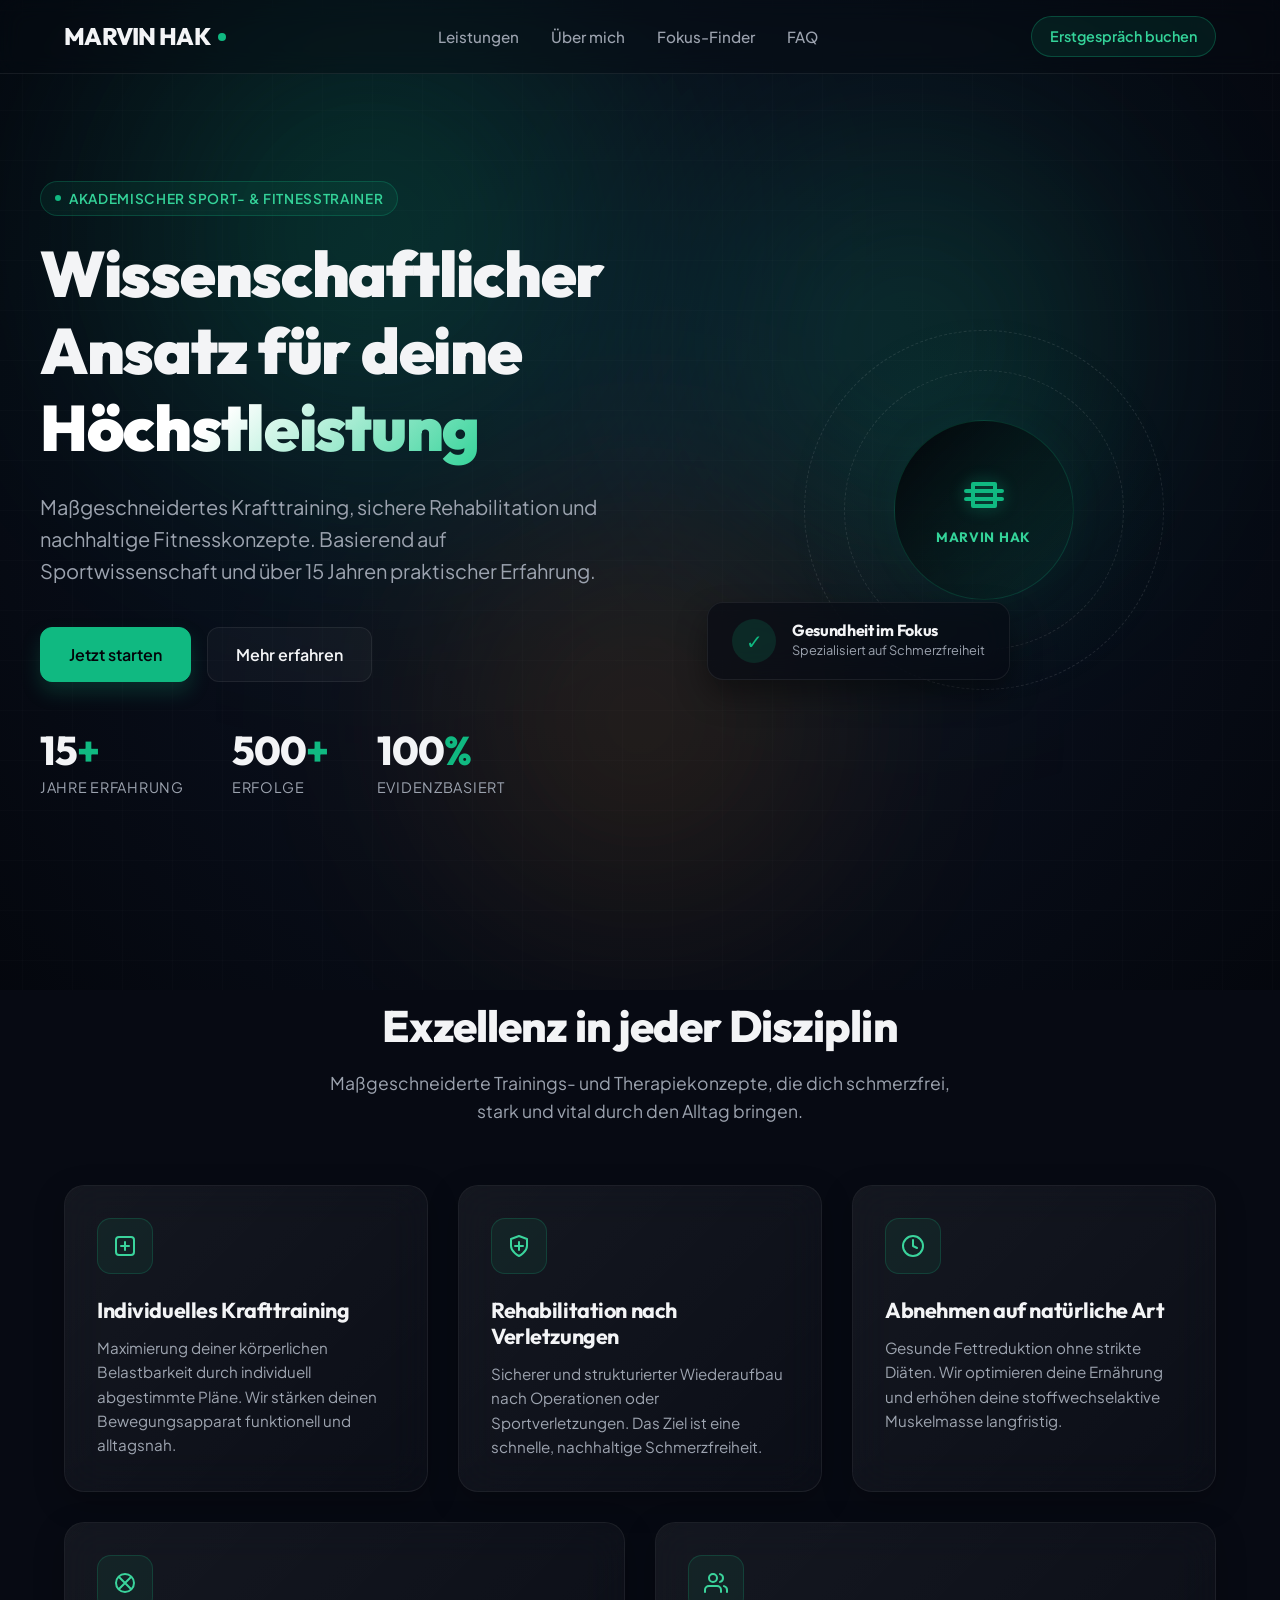
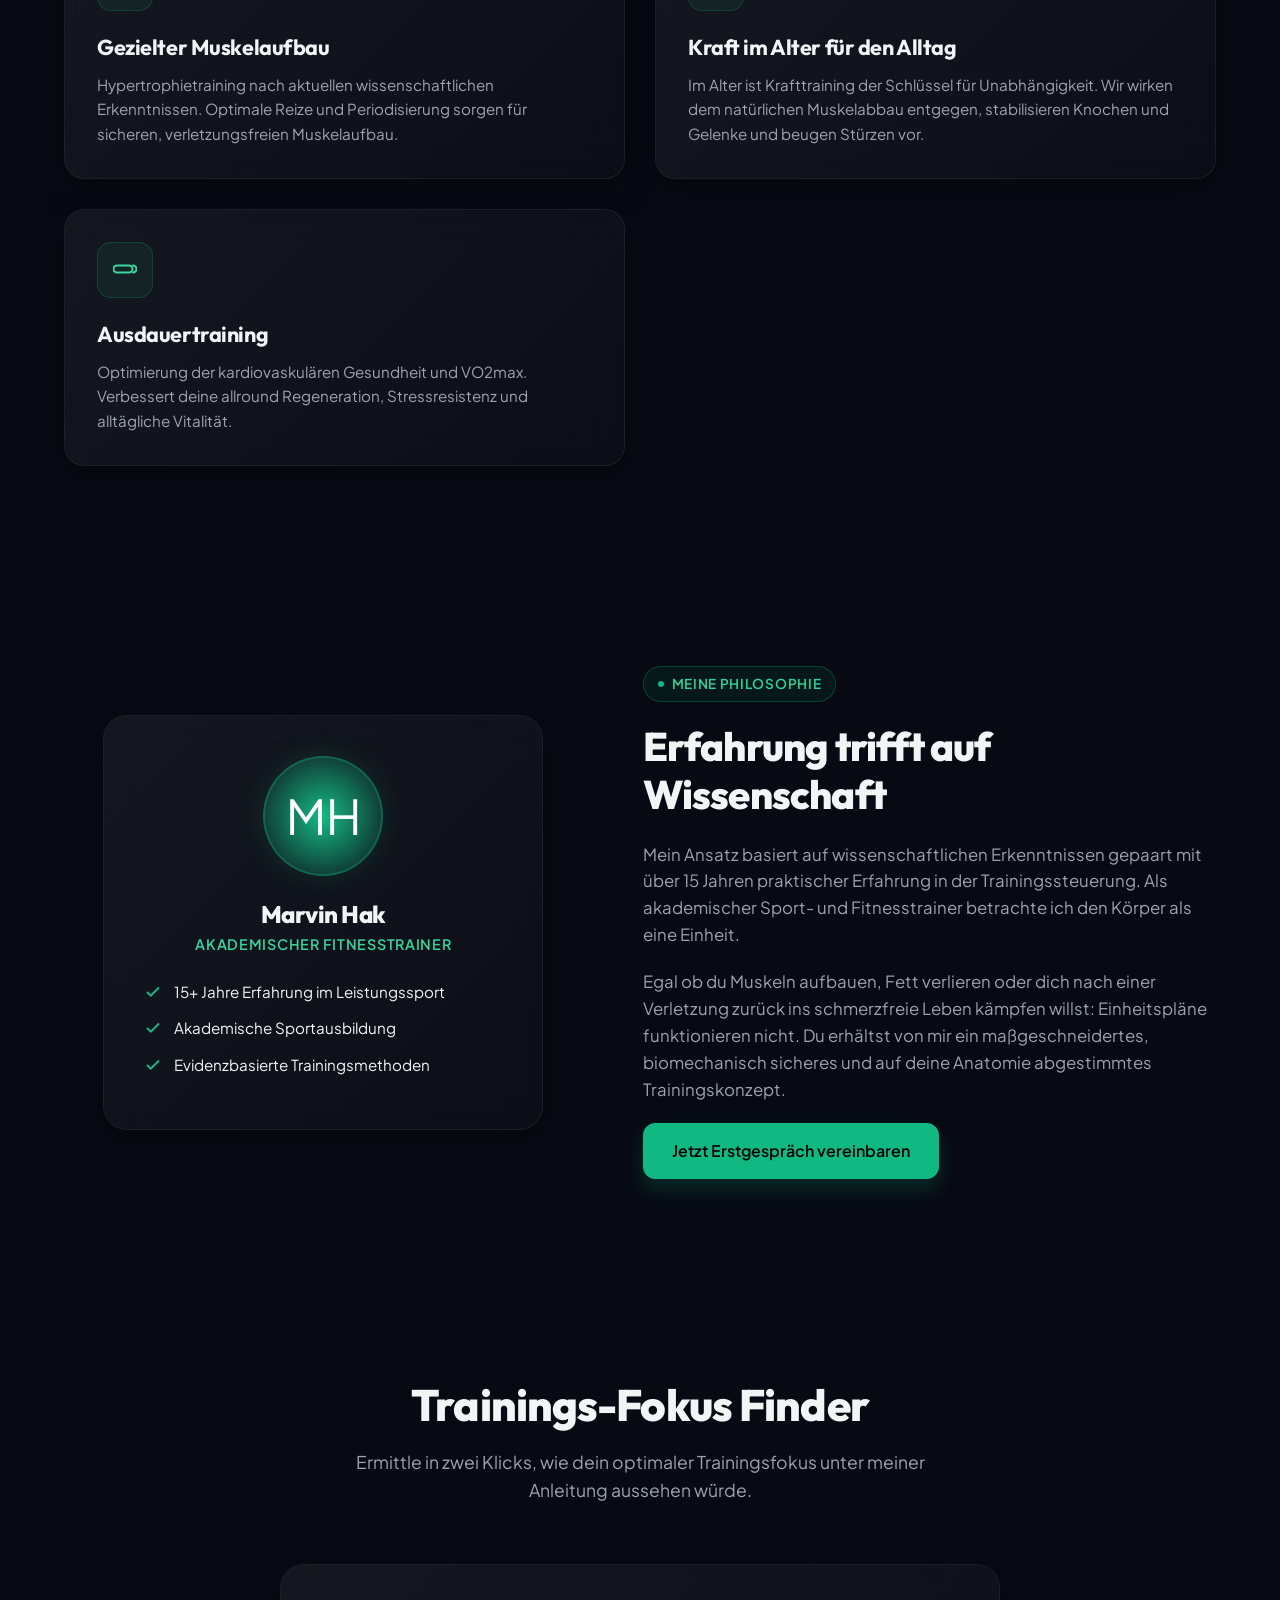
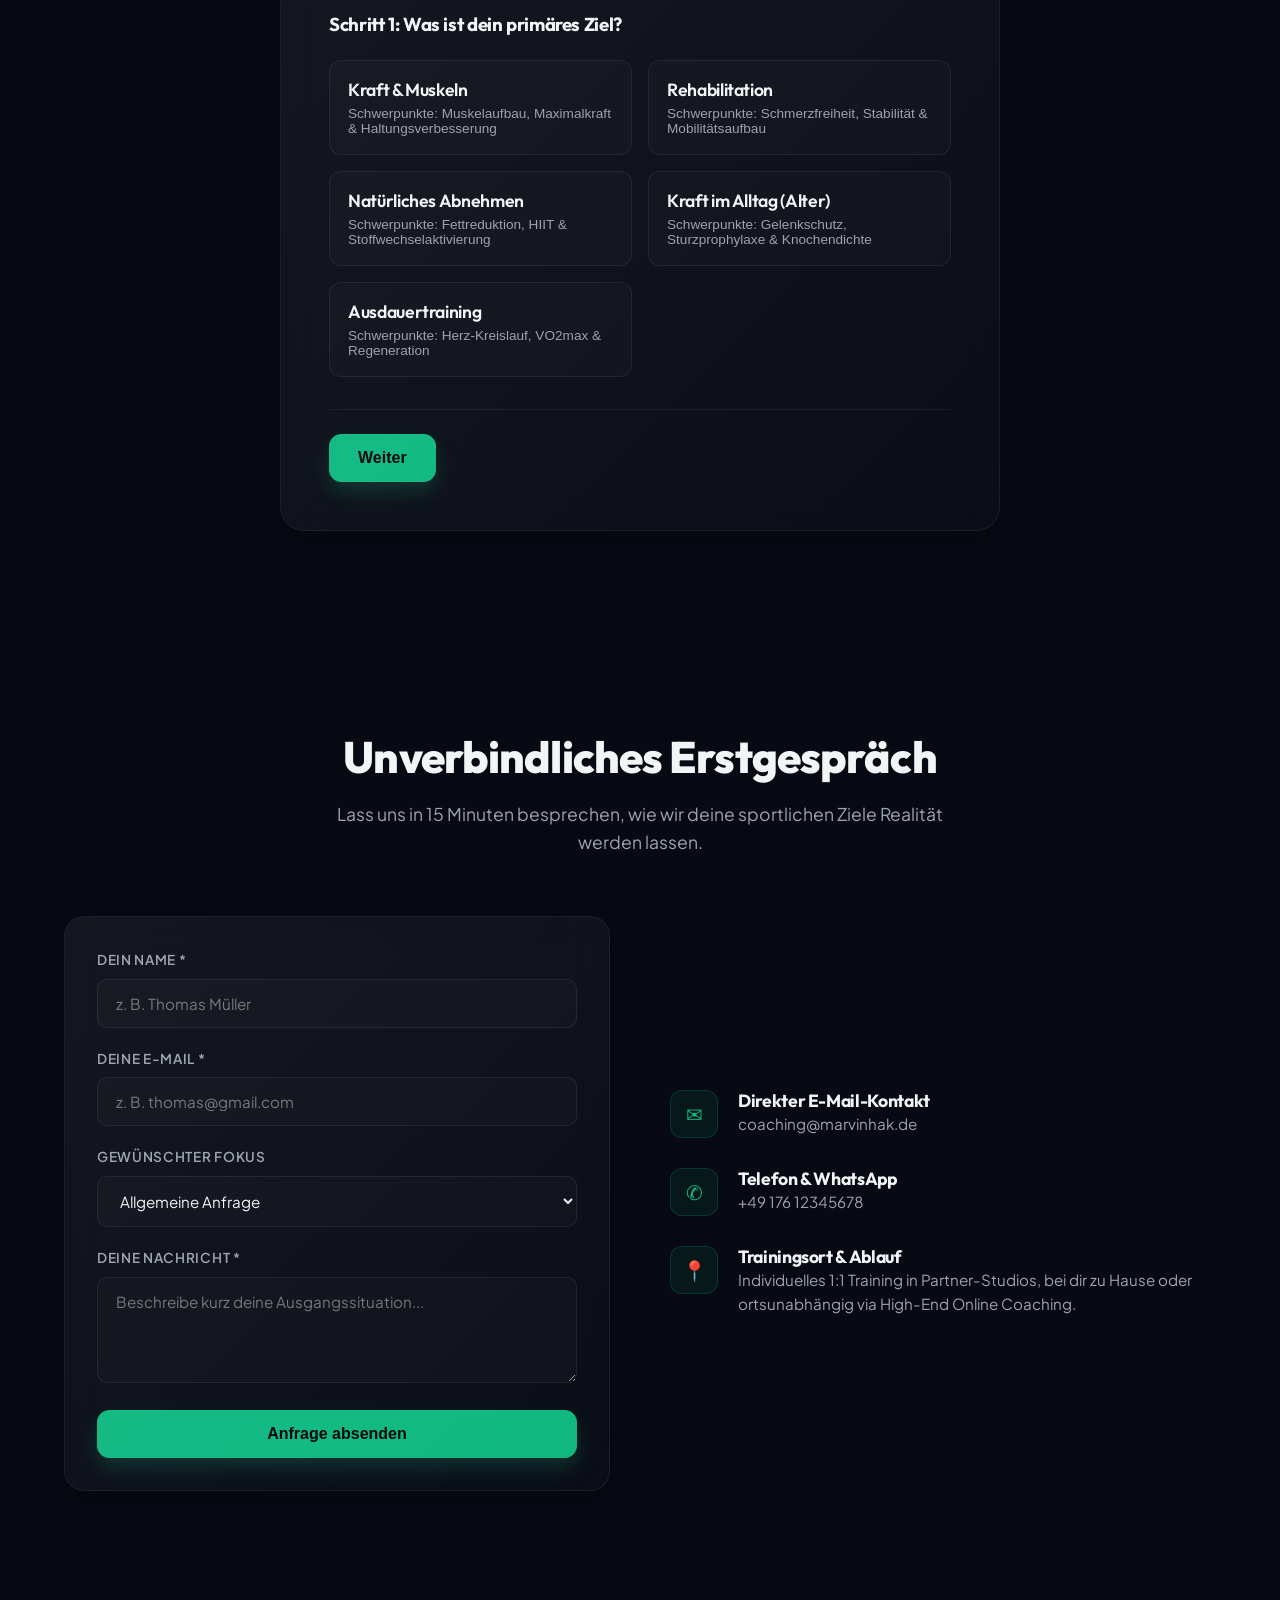
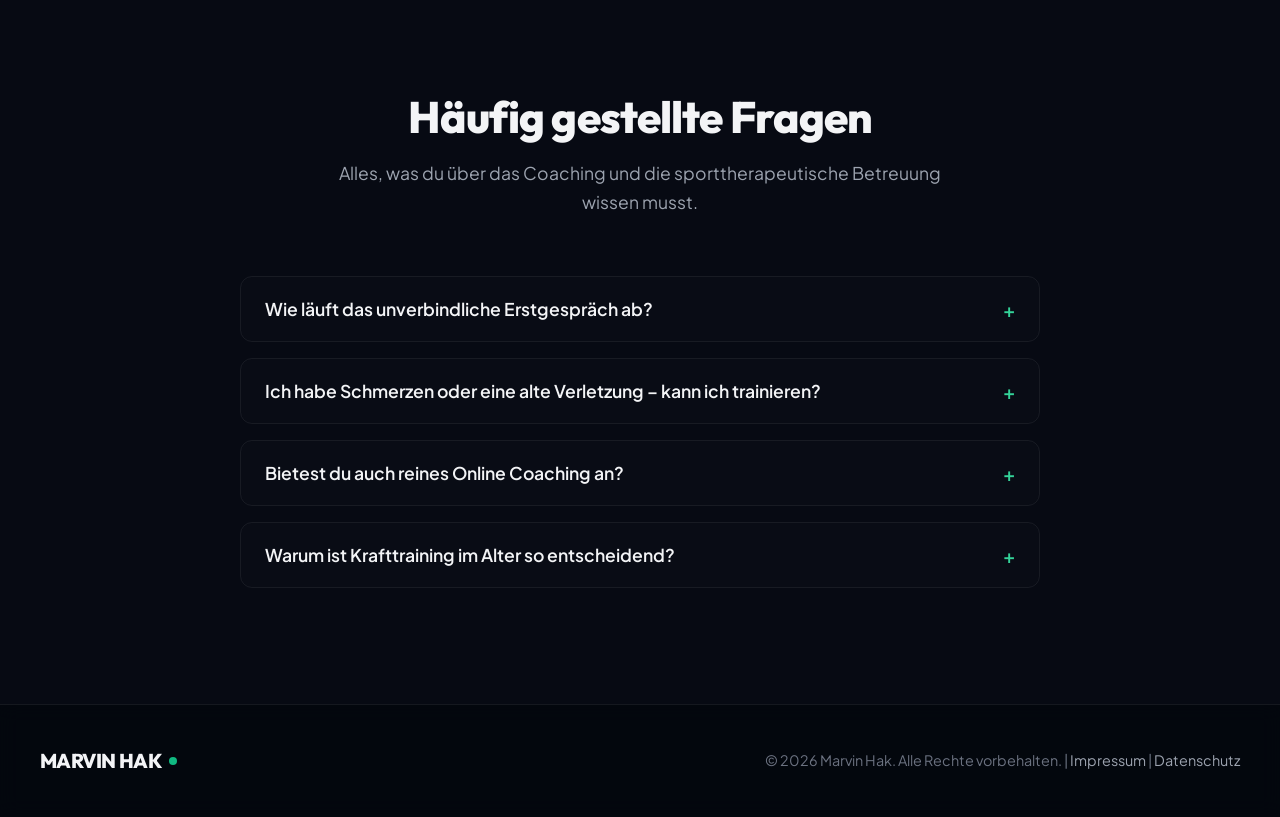
==== index.html @ e551fbda "Initial commit of Marvin Hak fitness landing page" ====
<!DOCTYPE html>
<html lang="de">
<head>
  <meta charset="UTF-8">
  <meta name="viewport" content="width=device-width, initial-scale=1.0">
  <title>Marvin Hak | Akademischer Sport- & Fitnesstrainer</title>
  
  <!-- SEO Meta-Tags -->
  <meta name="description" content="Premium Personal Training und Rehabilitation mit Marvin Hak. Über 15 Jahre Erfahrung. Wissenschaftlich fundierter Muskelaufbau, Abnehmen & Fitness im Alter. Buchen Sie jetzt ein Erstgespräch!">
  <meta name="keywords" content="Marvin Hak, Personal Trainer, Sporttherapie, Krafttraining, Rehabilitation, Muskelaufbau, Abnehmen, Fitness im Alter, Ausdauertraining">
  <meta name="author" content="Marvin Hak">
  
  <!-- Open Graph / Facebook -->
  <meta property="og:type" content="website">
  <meta property="og:title" content="Marvin Hak | Akademischer Sport- & Fitnesstrainer">
  <meta property="og:description" content="Professionelles Coaching & Rehabilitation. Wissenschaftlich fundierte Methoden für nachhaltige Fitness und Schmerzfreiheit.">
  
  <!-- Stylesheets -->
  <link rel="stylesheet" href="styles.css">
</head>
<body>

  <!-- -------------------------------------------------------------
     BACKGROUND LAYER (SVG Aurora + Grid Overlay)
     ------------------------------------------------------------- -->
  <div class="bg-wrapper" id="bg-wrapper">
    <div class="grid-overlay"></div>
    <svg class="svg-aurora" viewBox="0 0 1000 1000" xmlns="http://www.w3.org/2000/svg">
      <defs>
        <radialGradient id="emerald-grad" cx="50%" cy="50%" r="50%">
          <stop offset="0%" stop-color="#10b981" stop-opacity="0.35" />
          <stop offset="100%" stop-color="#059669" stop-opacity="0" />
        </radialGradient>
        <radialGradient id="mint-grad" cx="50%" cy="50%" r="50%">
          <stop offset="0%" stop-color="#34d399" stop-opacity="0.3" />
          <stop offset="100%" stop-color="#047857" stop-opacity="0" />
        </radialGradient>
        <radialGradient id="amber-grad" cx="50%" cy="50%" r="50%">
          <stop offset="0%" stop-color="#f59e0b" stop-opacity="0.2" />
          <stop offset="100%" stop-color="#d97706" stop-opacity="0" />
        </radialGradient>
      </defs>
      <circle class="blob blob-emerald" cx="250" cy="300" r="350" />
      <circle class="blob blob-mint" cx="750" cy="400" r="300" />
      <circle class="blob blob-amber" cx="500" cy="750" r="280" />
    </svg>
  </div>

  <!-- -------------------------------------------------------------
     HEADER & NAVIGATION
     ------------------------------------------------------------- -->
  <header>
    <div class="nav-container">
      <a href="#" class="logo">
        MARVIN HAK
        <span class="logo-dot"></span>
      </a>
      <ul class="nav-links">
        <li><a href="#leistungen">Leistungen</a></li>
        <li><a href="#ueber-mich">Über mich</a></li>
        <li><a href="#fokus-finder">Fokus-Finder</a></li>
        <li><a href="#faq">FAQ</a></li>
      </ul>
      <a href="#kontakt" class="nav-cta">Erstgespräch buchen</a>
      <button class="menu-toggle" id="menu-toggle" aria-label="Menü öffnen">☰</button>
    </div>
  </header>

  <main>
    <!-- -------------------------------------------------------------
       HERO SECTION
       ------------------------------------------------------------- -->
    <section class="hero container">
      <div class="hero-grid">
        <div class="hero-text reveal">
          <div class="badge-wrapper">
            <span class="badge-dot"></span>
            Akademischer Sport- & Fitnesstrainer
          </div>
          <h1>Wissenschaftlicher Ansatz für deine <span class="text-gradient">Höchstleistung</span></h1>
          <p>
            Maßgeschneidertes Krafttraining, sichere Rehabilitation und nachhaltige Fitnesskonzepte. Basierend auf Sportwissenschaft und über 15 Jahren praktischer Erfahrung.
          </p>
          <div class="hero-buttons">
            <a href="#kontakt" class="glass-button glass-button-primary">Jetzt starten</a>
            <a href="#leistungen" class="glass-button">Mehr erfahren</a>
          </div>
          
          <div class="hero-stats">
            <div class="stat-item">
              <h3>15<span>+</span></h3>
              <p>Jahre Erfahrung</p>
            </div>
            <div class="stat-item">
              <h3>500<span>+</span></h3>
              <p>Erfolge</p>
            </div>
            <div class="stat-item">
              <h3>100<span>%</span></h3>
              <p>Evidenzbasiert</p>
            </div>
          </div>
        </div>

        <div class="hero-visual reveal" style="transition-delay: 0.2s;">
          <div class="abstract-gym-graphics">
            <div class="orb-ring ring-1"></div>
            <div class="orb-ring ring-2"></div>
            <div class="core-orb">
              <!-- Inline Gym Dumbbell Icon -->
              <svg viewBox="0 0 24 24" fill="none" stroke="currentColor" stroke-width="2" stroke-linecap="round" stroke-linejoin="round">
                <path d="M6.5 6.5h11M6.5 17.5h11M3 10h18M3 14h18M6.5 6.5v11M17.5 6.5v11" />
              </svg>
              <span>MARVIN HAK</span>
            </div>
          </div>
          
          <div class="hero-badge-card">
            <div class="hero-badge-icon">✓</div>
            <div class="hero-badge-info">
              <h4>Gesundheit im Fokus</h4>
              <p>Spezialisiert auf Schmerzfreiheit</p>
            </div>
          </div>
        </div>
      </div>
    </section>

    <!-- -------------------------------------------------------------
       SERVICES SECTION (LEISTUNGEN)
       ------------------------------------------------------------- -->
    <section id="leistungen" class="section-padding container">
      <div class="section-header reveal">
        <h2>Exzellenz in jeder Disziplin</h2>
        <p>Maßgeschneiderte Trainings- und Therapiekonzepte, die dich schmerzfrei, stark und vital durch den Alltag bringen.</p>
      </div>

      <div class="services-grid">
        <!-- Service 1: Krafttraining -->
        <div class="glass-card service-card reveal">
          <div class="service-icon">
            <svg width="24" height="24" viewBox="0 0 24 24" fill="none" stroke="currentColor" stroke-width="2" stroke-linecap="round" stroke-linejoin="round">
              <path d="M18 3H6a3 3 0 0 0-3 3v12a3 3 0 0 0 3 3h12a3 3 0 0 0 3-3V6a3 3 0 0 0-3-3z" />
              <path d="M12 8v8" />
              <path d="M8 12h8" />
            </svg>
          </div>
          <h3>Individuelles Krafttraining</h3>
          <p>Maximierung deiner körperlichen Belastbarkeit durch individuell abgestimmte Pläne. Wir stärken deinen Bewegungsapparat funktionell und alltagsnah.</p>
        </div>

        <!-- Service 2: Rehabilitation -->
        <div class="glass-card service-card reveal" style="transition-delay: 0.1s;">
          <div class="service-icon">
            <svg width="24" height="24" viewBox="0 0 24 24" fill="none" stroke="currentColor" stroke-width="2" stroke-linecap="round" stroke-linejoin="round">
              <path d="M12 22s8-4 8-10V5l-8-3-8 3v7c0 6 8 10 8 10z" />
              <path d="M12 8v8M8 12h8" />
            </svg>
          </div>
          <h3>Rehabilitation nach Verletzungen</h3>
          <p>Sicherer und strukturierter Wiederaufbau nach Operationen oder Sportverletzungen. Das Ziel ist eine schnelle, nachhaltige Schmerzfreiheit.</p>
        </div>

        <!-- Service 3: Abnehmen -->
        <div class="glass-card service-card reveal" style="transition-delay: 0.2s;">
          <div class="service-icon">
            <svg width="24" height="24" viewBox="0 0 24 24" fill="none" stroke="currentColor" stroke-width="2" stroke-linecap="round" stroke-linejoin="round">
              <path d="M12 2a10 10 0 1 0 10 10A10 10 0 0 0 12 2z" />
              <path d="M12 6v6l4 2" />
            </svg>
          </div>
          <h3>Abnehmen auf natürliche Art</h3>
          <p>Gesunde Fettreduktion ohne strikte Diäten. Wir optimieren deine Ernährung und erhöhen deine stoffwechselaktive Muskelmasse langfristig.</p>
        </div>

        <!-- Service 4: Muskelwachstum -->
        <div class="glass-card service-card wide reveal">
          <div class="service-icon">
            <svg width="24" height="24" viewBox="0 0 24 24" fill="none" stroke="currentColor" stroke-width="2" stroke-linecap="round" stroke-linejoin="round">
              <path d="m6.5 6.5 11 11M6.5 17.5l11-11" />
              <circle cx="12" cy="12" r="9" />
            </svg>
          </div>
          <h3>Gezielter Muskelaufbau</h3>
          <p>Hypertrophietraining nach aktuellen wissenschaftlichen Erkenntnissen. Optimale Reize und Periodisierung sorgen für sicheren, verletzungsfreien Muskelaufbau.</p>
        </div>

        <!-- Service 5: Krafttraining im Alter -->
        <div class="glass-card service-card wide reveal" style="transition-delay: 0.1s;">
          <div class="service-icon">
            <svg width="24" height="24" viewBox="0 0 24 24" fill="none" stroke="currentColor" stroke-width="2" stroke-linecap="round" stroke-linejoin="round">
              <path d="M17 21v-2a4 4 0 0 0-4-4H5a4 4 0 0 0-4 4v2" />
              <circle cx="9" cy="7" r="4" />
              <path d="M23 21v-2a4 4 0 0 0-3-3.87" />
              <path d="M16 3.13a4 4 0 0 1 0 7.75" />
            </svg>
          </div>
          <h3>Kraft im Alter für den Alltag</h3>
          <p>Im Alter ist Krafttraining der Schlüssel für Unabhängigkeit. Wir wirken dem natürlichen Muskelabbau entgegen, stabilisieren Knochen und Gelenke und beugen Stürzen vor.</p>
        </div>

        <!-- Service 6: Ausdauertraining -->
        <div class="glass-card service-card wide reveal" style="transition-delay: 0.2s;">
          <div class="service-icon">
            <svg width="24" height="24" viewBox="0 0 24 24" fill="none" stroke="currentColor" stroke-width="2" stroke-linecap="round" stroke-linejoin="round">
              <path d="M4 14.5a3.5 3.5 0 0 1 0-7H16a3.5 3.5 0 0 1 0 7H4z" />
              <path d="M20 7.5a3.5 3.5 0 0 1 0 7" />
            </svg>
          </div>
          <h3>Ausdauertraining</h3>
          <p>Optimierung der kardiovaskulären Gesundheit und VO2max. Verbessert deine allround Regeneration, Stressresistenz und alltägliche Vitalität.</p>
        </div>
      </div>
    </section>

    <!-- -------------------------------------------------------------
       BIOGRAPHY / PHILOSOPHY SECTION
       ------------------------------------------------------------- -->
    <section id="ueber-mich" class="section-padding container">
      <div class="bio-grid">
        <div class="bio-image-wrapper reveal">
          <div class="glass-card bio-card">
            <div class="avatar-circle">MH</div>
            <h3>Marvin Hak</h3>
            <p class="title">Akademischer Fitnesstrainer</p>
            
            <div class="bio-bullet">
              <svg width="18" height="18" viewBox="0 0 24 24" fill="none" stroke="currentColor" stroke-width="2.5"><path d="M20 6 9 17l-5-5"/></svg>
              <span>15+ Jahre Erfahrung im Leistungssport</span>
            </div>
            <div class="bio-bullet">
              <svg width="18" height="18" viewBox="0 0 24 24" fill="none" stroke="currentColor" stroke-width="2.5"><path d="M20 6 9 17l-5-5"/></svg>
              <span>Akademische Sportausbildung</span>
            </div>
            <div class="bio-bullet">
              <svg width="18" height="18" viewBox="0 0 24 24" fill="none" stroke="currentColor" stroke-width="2.5"><path d="M20 6 9 17l-5-5"/></svg>
              <span>Evidenzbasierte Trainingsmethoden</span>
            </div>
          </div>
        </div>

        <div class="bio-text reveal" style="transition-delay: 0.1s;">
          <div class="badge-wrapper">
            <span class="badge-dot"></span>
            Meine Philosophie
          </div>
          <h2>Erfahrung trifft auf Wissenschaft</h2>
          <p>
            Mein Ansatz basiert auf wissenschaftlichen Erkenntnissen gepaart mit über 15 Jahren praktischer Erfahrung in der Trainingssteuerung. Als akademischer Sport- und Fitnesstrainer betrachte ich den Körper als eine Einheit.
          </p>
          <p>
            Egal ob du Muskeln aufbauen, Fett verlieren oder dich nach einer Verletzung zurück ins schmerzfreie Leben kämpfen willst: Einheitspläne funktionieren nicht. Du erhältst von mir ein maßgeschneidertes, biomechanisch sicheres und auf deine Anatomie abgestimmtes Trainingskonzept.
          </p>
          <a href="#kontakt" class="glass-button glass-button-primary">Jetzt Erstgespräch vereinbaren</a>
        </div>
      </div>
    </section>

    <!-- -------------------------------------------------------------
       INTERACTIVE WIDGET (TRAININGS-FOKUS FINDER)
       ------------------------------------------------------------- -->
    <section id="fokus-finder" class="section-padding container">
      <div class="section-header reveal">
        <h2>Trainings-Fokus Finder</h2>
        <p>Ermittle in zwei Klicks, wie dein optimaler Trainingsfokus unter meiner Anleitung aussehen würde.</p>
      </div>

      <div class="widget-container reveal">
        <div class="glass-card widget-card">
          <!-- Step 1: Goal Select -->
          <div class="widget-step active" id="step-1">
            <h3>Schritt 1: Was ist dein primäres Ziel?</h3>
            <div class="widget-options">
              <button class="option-button goal-option" data-goal="kraft">
                <h4>Kraft & Muskeln</h4>
                <p>Schwerpunkte: Muskelaufbau, Maximalkraft & Haltungsverbesserung</p>
              </button>
              <button class="option-button goal-option" data-goal="reha">
                <h4>Rehabilitation</h4>
                <p>Schwerpunkte: Schmerzfreiheit, Stabilität & Mobilitätsaufbau</p>
              </button>
              <button class="option-button goal-option" data-goal="abnehmen">
                <h4>Natürliches Abnehmen</h4>
                <p>Schwerpunkte: Fettreduktion, HIIT & Stoffwechselaktivierung</p>
              </button>
              <button class="option-button goal-option" data-goal="alter">
                <h4>Kraft im Alltag (Alter)</h4>
                <p>Schwerpunkte: Gelenkschutz, Sturzprophylaxe & Knochendichte</p>
              </button>
              <button class="option-button goal-option" data-goal="ausdauer">
                <h4>Ausdauertraining</h4>
                <p>Schwerpunkte: Herz-Kreislauf, VO2max & Regeneration</p>
              </button>
            </div>
          </div>

          <!-- Step 2: Experience Select -->
          <div class="widget-step" id="step-2">
            <h3>Schritt 2: Wie ist deine bisherige Erfahrung?</h3>
            <div class="widget-options">
              <button class="option-button exp-option" data-exp="anf">
                <h4>Einsteiger / Wiedereinsteiger</h4>
                <p>Ich habe wenig Erfahrung oder pausiere seit über 6 Monaten.</p>
              </button>
              <button class="option-button exp-option" data-exp="fort">
                <h4>Fortgeschritten</h4>
                <p>Ich trainiere regelmäßig und beherrsche die Grundübungen.</p>
              </button>
            </div>
          </div>

          <!-- Step 3: Result Page -->
          <div class="widget-step" id="step-result">
            <h3 id="result-title">Dein Trainingsfokus-Profil</h3>
            <p id="result-description" style="margin-top: 12px; color: var(--text-muted);"></p>
            
            <div class="result-box">
              <h4>Empfohlene Bausteine für dein Coaching:</h4>
              <ul class="result-bullets" id="result-details">
                <!-- Dynamically filled by JS -->
              </ul>
            </div>
            <p style="margin-top: 24px; font-size: 0.9rem; color: var(--text-muted);">
              Das passende Thema wurde automatisch im Kontaktformular unten ausgewählt. Sende es ab, um das Ergebnis zu besprechen!
            </p>
          </div>

          <!-- Wizard Footer Controls -->
          <div class="widget-footer">
            <button class="glass-button" id="btn-prev" style="display: none;">Zurück</button>
            <button class="glass-button glass-button-primary" id="btn-next" disabled>Weiter</button>
            <button class="glass-button glass-button-primary" id="btn-restart" style="display: none;">Neu starten</button>
          </div>
        </div>
      </div>
    </section>

    <!-- -------------------------------------------------------------
       CONTACT SECTION
       ------------------------------------------------------------- -->
    <section id="kontakt" class="section-padding container">
      <div class="section-header reveal">
        <h2>Unverbindliches Erstgespräch</h2>
        <p>Lass uns in 15 Minuten besprechen, wie wir deine sportlichen Ziele Realität werden lassen.</p>
      </div>

      <div class="contact-grid">
        <div class="glass-card reveal">
          <!-- Contact Form -->
          <form id="contact-form">
            <div class="form-group">
              <label for="name">Dein Name *</label>
              <input type="text" id="name" class="form-control" placeholder="z. B. Thomas Müller" required>
            </div>
            
            <div class="form-group">
              <label for="email">Deine E-Mail *</label>
              <input type="email" id="email" class="form-control" placeholder="z. B. thomas@gmail.com" required>
            </div>

            <div class="form-group">
              <label for="contact-subject">Gewünschter Fokus</label>
              <select id="contact-subject" class="form-control">
                <option value="allgemein">Allgemeine Anfrage</option>
                <option value="krafttraining">Individuelles Krafttraining</option>
                <option value="reha">Rehabilitation</option>
                <option value="abnehmen">Abnehmen & Ernährung</option>
                <option value="alter">Kraft im Alltag (Alter)</option>
                <option value="ausdauer">Ausdauertraining</option>
              </select>
            </div>

            <div class="form-group">
              <label for="message">Deine Nachricht *</label>
              <textarea id="message" class="form-control" rows="4" placeholder="Beschreibe kurz deine Ausgangssituation..." required></textarea>
            </div>

            <button type="submit" class="glass-button glass-button-primary" style="width: 100%;">Anfrage absenden</button>
          </form>

          <!-- Form Success Screen -->
          <div class="success-message" id="form-success">
            <div class="success-icon">✓</div>
            <h3>Anfrage erfolgreich gesendet!</h3>
            <p style="margin-top: 12px; color: var(--text-muted);">
              Vielen Dank, <span id="user-firstname"></span>! Marvin Hak wird sich innerhalb von 24 Stunden persönlich bei dir per E-Mail melden, um das Erstgespräch zu vereinbaren.
            </p>
          </div>
        </div>

        <!-- Info Column -->
        <div class="form-info-card reveal" style="transition-delay: 0.1s;">
          <div class="info-item">
            <div class="info-icon">✉</div>
            <div class="info-content">
              <h4>Direkter E-Mail-Kontakt</h4>
              <p>coaching@marvinhak.de</p>
            </div>
          </div>

          <div class="info-item">
            <div class="info-icon">✆</div>
            <div class="info-content">
              <h4>Telefon & WhatsApp</h4>
              <p>+49 176 12345678</p>
            </div>
          </div>

          <div class="info-item">
            <div class="info-icon">📍</div>
            <div class="info-content">
              <h4>Trainingsort & Ablauf</h4>
              <p>Individuelles 1:1 Training in Partner-Studios, bei dir zu Hause oder ortsunabhängig via High-End Online Coaching.</p>
            </div>
          </div>
        </div>
      </div>
    </section>

    <!-- -------------------------------------------------------------
       FAQ SECTION
       ------------------------------------------------------------- -->
    <section id="faq" class="section-padding container">
      <div class="section-header reveal">
        <h2>Häufig gestellte Fragen</h2>
        <p>Alles, was du über das Coaching und die sporttherapeutische Betreuung wissen musst.</p>
      </div>

      <div class="faq-container reveal">
        <!-- FAQ 1 -->
        <div class="faq-item">
          <button class="faq-question">
            <span>Wie läuft das unverbindliche Erstgespräch ab?</span>
            <span class="faq-icon">+</span>
          </button>
          <div class="faq-answer">
            <p>Wir telefonieren für ca. 15 Minuten. Du erzählst mir von deinen Zielen, deinen aktuellen Hürden und eventuellen körperlichen Beschwerden. Ich erkläre dir kurz meine Arbeitsweise und wir schauen, ob die Chemie stimmt. Das Gespräch ist komplett kostenfrei.</p>
          </div>
        </div>

        <!-- FAQ 2 -->
        <div class="faq-item">
          <button class="faq-question">
            <span>Ich habe Schmerzen oder eine alte Verletzung – kann ich trainieren?</span>
            <span class="faq-icon">+</span>
          </button>
          <div class="faq-answer">
            <p>Ja, absolut! Als akademischer Trainer mit Spezialisierung auf Rehabilitation konzipiere ich Pläne, die genau deine Einschränkungen berücksichtigen. Wir arbeiten oft in Abstimmung mit Ärzten und Physiotherapeuten, um dich schmerzfrei wieder aufzubauen.</p>
          </div>
        </div>

        <!-- FAQ 3 -->
        <div class="faq-item">
          <button class="faq-question">
            <span>Bietest du auch reines Online Coaching an?</span>
            <span class="faq-icon">+</span>
          </button>
          <div class="faq-answer">
            <p>Ja. Viele Klienten nutzen mein Online Coaching, da es flexibel ist. Hierbei bekommst du detaillierte Videoanalysen deiner Übungsausführungen, wöchentliche Check-ins und dynamische Anpassungen über meine Trainings-App.</p>
          </div>
        </div>

        <!-- FAQ 4 -->
        <div class="faq-item">
          <button class="faq-question">
            <span>Warum ist Krafttraining im Alter so entscheidend?</span>
            <span class="faq-icon">+</span>
          </button>
          <div class="faq-answer">
            <p>Ab dem 30. Lebensjahr verliert der Körper kontinuierlich Muskelmasse und Knochendichte. Gezieltes Krafttraining wirkt diesem Prozess aktiv entgegen. Es stabilisiert die Gelenke, beugt Stürzen vor und sorgt dafür, dass alltägliche Aufgaben wie Heben, Aufstehen und Tragen auch im hohen Alter mühelos gelingen.</p>
          </div>
        </div>
      </div>
    </section>
  </main>

  <!-- -------------------------------------------------------------
     FOOTER
     ------------------------------------------------------------- -->
  <footer>
    <div class="footer-container">
      <div class="logo" style="font-size: 1.25rem;">
        MARVIN HAK
        <span class="logo-dot"></span>
      </div>
      <div class="footer-text">
        &copy; 2026 Marvin Hak. Alle Rechte vorbehalten. 
        | <a href="#">Impressum</a> 
        | <a href="#">Datenschutz</a>
      </div>
    </div>
  </footer>

  <!-- Scripts -->
  <script src="app.js"></script>
</body>
</html>
---- styles.css ----
/* -------------------------------------------------------------
   DESIGN SYSTEM & CSS VARIABLES
   ------------------------------------------------------------- */
@import url('https://fonts.googleapis.com/css2?family=Outfit:wght@300;400;500;600;700;800;900&family=Plus+Jakarta+Sans:wght@300;400;500;600;700&display=swap');

:root {
  /* Colors */
  --bg-dark: #070a13;
  --bg-darker: #03050a;
  
  /* Emerald & Mint Health Theme */
  --primary: #10b981;        /* Emerald */
  --primary-glow: rgba(16, 185, 129, 0.15);
  --primary-light: #34d399;   /* Mint */
  --accent: #f59e0b;          /* Warm Amber for highlights */
  --accent-glow: rgba(245, 158, 11, 0.15);
  
  /* Glassmorphism Variables */
  --glass-bg: rgba(255, 255, 255, 0.02);
  --glass-border: rgba(255, 255, 255, 0.07);
  --glass-border-hover: rgba(255, 255, 255, 0.15);
  --glass-glow: rgba(16, 185, 129, 0.04);
  
  /* Text Colors */
  --text-main: #f3f4f6;
  --text-muted: #9ca3af;
  --text-dark: #6b7280;

  /* Typography */
  --font-display: 'Outfit', sans-serif;
  --font-sans: 'Plus Jakarta Sans', sans-serif;
  
  /* Transitions */
  --transition-smooth: all 0.4s cubic-bezier(0.16, 1, 0.3, 1);
  --transition-fast: all 0.2s ease;
}

/* -------------------------------------------------------------
   BASE RESET & LAYOUT
   ------------------------------------------------------------- */
* {
  box-sizing: border-box;
  margin: 0;
  padding: 0;
}

html {
  scroll-behavior: smooth;
  font-size: 16px;
}

body {
  background-color: var(--bg-dark);
  color: var(--text-main);
  font-family: var(--font-sans);
  line-height: 1.6;
  min-height: 100vh;
  overflow-x: hidden;
  position: relative;
}

/* -------------------------------------------------------------
   BACKGROUND LAYER & ANIMATED SVG (AURORA)
   ------------------------------------------------------------- */
.bg-wrapper {
  position: fixed;
  top: -10%;
  left: -10%;
  width: 120%;
  height: 120%;
  z-index: -2;
  pointer-events: none;
  overflow: hidden;
  background: radial-gradient(circle at 50% 50%, #0d1527 0%, var(--bg-darker) 100%);
  transition: transform 0.1s ease-out; /* Parallax speed */
}

.svg-aurora {
  width: 100%;
  height: 100%;
  opacity: 0.75;
  filter: saturate(1.2);
}

.blob {
  transform-origin: center;
  filter: blur(90px);
  mix-blend-mode: screen;
}

@keyframes float-1 {
  0% { transform: translate(0px, 0px) scale(1) rotate(0deg); }
  33% { transform: translate(100px, -80px) scale(1.1) rotate(120deg); }
  66% { transform: translate(-80px, 50px) scale(0.9) rotate(240deg); }
  100% { transform: translate(0px, 0px) scale(1) rotate(360deg); }
}

@keyframes float-2 {
  0% { transform: translate(0px, 0px) scale(1) rotate(360deg); }
  33% { transform: translate(-100px, 90px) scale(0.85) rotate(240deg); }
  66% { transform: translate(80px, -60px) scale(1.15) rotate(120deg); }
  100% { transform: translate(0px, 0px) scale(1) rotate(0deg); }
}

@keyframes float-3 {
  0% { transform: translate(0px, 0px) scale(1) rotate(0deg); }
  50% { transform: translate(60px, 120px) scale(1.25) rotate(180deg); }
  100% { transform: translate(0px, 0px) scale(1) rotate(360deg); }
}

.blob-emerald {
  fill: url(#emerald-grad);
  animation: float-1 28s infinite alternate ease-in-out;
}

.blob-mint {
  fill: url(#mint-grad);
  animation: float-2 32s infinite alternate ease-in-out;
  animation-delay: -6s;
}

.blob-amber {
  fill: url(#amber-grad);
  animation: float-3 24s infinite alternate ease-in-out;
  animation-delay: -12s;
}

.grid-overlay {
  position: absolute;
  top: 0;
  left: 0;
  width: 100%;
  height: 100%;
  background-image: 
    linear-gradient(rgba(255, 255, 255, 0.012) 1px, transparent 1px),
    linear-gradient(90deg, rgba(255, 255, 255, 0.012) 1px, transparent 1px);
  background-size: 50px 50px;
  pointer-events: none;
  z-index: -1;
}

/* -------------------------------------------------------------
   NAVBAR (MINIMALIST & GLASS)
   ------------------------------------------------------------- */
header {
  position: fixed;
  top: 0;
  left: 0;
  width: 100%;
  z-index: 100;
  background: rgba(7, 10, 19, 0.4);
  backdrop-filter: blur(12px);
  -webkit-backdrop-filter: blur(12px);
  border-bottom: 1px solid var(--glass-border);
}

.nav-container {
  max-width: 1200px;
  margin: 0 auto;
  padding: 16px 24px;
  display: flex;
  justify-content: space-between;
  align-items: center;
}

.logo {
  font-family: var(--font-display);
  font-size: 1.5rem;
  font-weight: 800;
  text-decoration: none;
  color: var(--text-main);
  letter-spacing: -0.03em;
  display: flex;
  align-items: center;
  gap: 8px;
}

.logo span {
  color: var(--primary);
}

.logo-dot {
  width: 8px;
  height: 8px;
  background-color: var(--primary);
  border-radius: 50%;
}

.nav-links {
  display: flex;
  gap: 32px;
  list-style: none;
}

.nav-links a {
  color: var(--text-muted);
  text-decoration: none;
  font-size: 0.95rem;
  font-weight: 500;
  transition: var(--transition-fast);
}

.nav-links a:hover {
  color: var(--text-main);
}

.nav-cta {
  display: inline-flex;
  align-items: center;
  justify-content: center;
  background: rgba(16, 185, 129, 0.1);
  border: 1px solid rgba(16, 185, 129, 0.3);
  color: var(--primary-light);
  padding: 8px 18px;
  border-radius: 99px;
  font-size: 0.9rem;
  font-weight: 600;
  text-decoration: none;
  transition: var(--transition-fast);
}

.nav-cta:hover {
  background: var(--primary);
  color: var(--bg-darker);
  box-shadow: 0 0 15px rgba(16, 185, 129, 0.3);
}

/* Mobile Nav Toggle */
.menu-toggle {
  display: none;
  background: none;
  border: none;
  color: var(--text-main);
  font-size: 1.5rem;
  cursor: pointer;
}

/* -------------------------------------------------------------
   GLASSMORPHISM STYLES & LAYOUT CARDS
   ------------------------------------------------------------- */
.glass-card {
  background: var(--glass-bg);
  backdrop-filter: blur(20px);
  -webkit-backdrop-filter: blur(20px);
  border: 1px solid var(--glass-border);
  border-radius: 20px;
  padding: 32px;
  box-shadow: 0 10px 30px rgba(0, 0, 0, 0.25);
  transition: var(--transition-smooth);
  position: relative;
  overflow: hidden;
}

.glass-card::before {
  content: '';
  position: absolute;
  top: 0;
  left: 0;
  width: 100%;
  height: 100%;
  background: linear-gradient(135deg, rgba(255, 255, 255, 0.04) 0%, transparent 100%);
  pointer-events: none;
}

.glass-card:hover {
  border-color: var(--glass-border-hover);
  box-shadow: 0 20px 40px rgba(0, 0, 0, 0.35), 0 0 30px rgba(16, 185, 129, 0.05);
  transform: translateY(-5px);
}

.glass-button {
  display: inline-flex;
  align-items: center;
  justify-content: center;
  gap: 10px;
  background: rgba(255, 255, 255, 0.03);
  border: 1px solid var(--glass-border);
  color: var(--text-main);
  padding: 14px 28px;
  border-radius: 12px;
  font-size: 1rem;
  font-weight: 600;
  text-decoration: none;
  cursor: pointer;
  transition: var(--transition-smooth);
}

.glass-button:hover {
  background: rgba(255, 255, 255, 0.08);
  border-color: rgba(255, 255, 255, 0.25);
  transform: translateY(-2px);
}

.glass-button-primary {
  background: var(--primary);
  border-color: var(--primary);
  color: var(--bg-darker);
  box-shadow: 0 10px 20px rgba(16, 185, 129, 0.2);
}

.glass-button-primary:hover {
  background: var(--primary-light);
  border-color: var(--primary-light);
  box-shadow: 0 15px 30px rgba(16, 185, 129, 0.35);
  color: var(--bg-darker);
}

/* -------------------------------------------------------------
   TYPOGRAPHY & UTILITIES
   ------------------------------------------------------------- */
h1, h2, h3, h4 {
  font-family: var(--font-display);
  font-weight: 700;
  letter-spacing: -0.02em;
  line-height: 1.2;
}

.text-gradient {
  background: linear-gradient(135deg, #ffffff 40%, var(--primary-light) 100%);
  -webkit-background-clip: text;
  -webkit-text-fill-color: transparent;
}

.text-center { text-align: center; }

.section-padding {
  padding: 100px 24px;
  position: relative;
}

.container {
  max-width: 1200px;
  margin: 0 auto;
}

.badge-wrapper {
  display: inline-flex;
  align-items: center;
  gap: 8px;
  background: rgba(16, 185, 129, 0.08);
  border: 1px solid rgba(16, 185, 129, 0.25);
  color: var(--primary-light);
  padding: 6px 14px;
  border-radius: 99px;
  font-size: 0.85rem;
  font-weight: 600;
  text-transform: uppercase;
  letter-spacing: 0.05em;
  margin-bottom: 20px;
}

.badge-dot {
  width: 6px;
  height: 6px;
  background-color: var(--primary);
  border-radius: 50%;
}

/* -------------------------------------------------------------
   HERO SECTION
   ------------------------------------------------------------- */
.hero {
  min-height: 100vh;
  display: flex;
  align-items: center;
  padding-top: 120px;
}

.hero-grid {
  display: grid;
  grid-template-columns: 1.1fr 0.9fr;
  gap: 60px;
  align-items: center;
}

.hero-text h1 {
  font-size: 4rem;
  font-weight: 900;
  margin-bottom: 24px;
}

.hero-text p {
  font-size: 1.25rem;
  color: var(--text-muted);
  margin-bottom: 40px;
  max-width: 580px;
}

.hero-buttons {
  display: flex;
  gap: 16px;
  flex-wrap: wrap;
}

.hero-stats {
  display: flex;
  gap: 48px;
  margin-top: 48px;
}

.stat-item h3 {
  font-size: 2.5rem;
  font-weight: 800;
  color: var(--text-main);
  line-height: 1;
}

.stat-item h3 span {
  color: var(--primary);
}

.stat-item p {
  font-size: 0.9rem;
  color: var(--text-muted);
  text-transform: uppercase;
  letter-spacing: 0.05em;
  margin-top: 6px;
}

.hero-visual {
  position: relative;
  display: flex;
  justify-content: center;
  align-items: center;
}

.hero-badge-card {
  position: absolute;
  bottom: 30px;
  left: -20px;
  background: rgba(7, 10, 19, 0.65);
  backdrop-filter: blur(15px);
  -webkit-backdrop-filter: blur(15px);
  border: 1px solid var(--glass-border);
  padding: 16px 24px;
  border-radius: 16px;
  display: flex;
  align-items: center;
  gap: 16px;
  box-shadow: 0 15px 30px rgba(0,0,0,0.4);
}

.hero-badge-icon {
  background: rgba(16, 185, 129, 0.15);
  color: var(--primary);
  width: 44px;
  height: 44px;
  border-radius: 50%;
  display: flex;
  align-items: center;
  justify-content: center;
  font-size: 1.25rem;
}

.hero-badge-info h4 {
  font-size: 1rem;
  font-weight: 700;
}

.hero-badge-info p {
  font-size: 0.8rem;
  color: var(--text-muted);
}

/* Abstract Premium Visual Element */
.abstract-gym-graphics {
  width: 100%;
  max-width: 400px;
  height: 400px;
  position: relative;
  background: radial-gradient(circle, rgba(16,185,129,0.06) 0%, transparent 70%);
  border-radius: 50%;
  display: flex;
  align-items: center;
  justify-content: center;
}

.orb-ring {
  position: absolute;
  border: 1px dashed rgba(255, 255, 255, 0.1);
  border-radius: 50%;
  animation: rotate-ring 40s linear infinite;
}

.ring-1 { width: 360px; height: 360px; }
.ring-2 { width: 280px; height: 280px; animation-duration: 25s; animation-direction: reverse; }

.core-orb {
  width: 180px;
  height: 180px;
  border-radius: 50%;
  background: linear-gradient(135deg, var(--bg-darker) 0%, rgba(16, 185, 129, 0.08) 100%);
  border: 1px solid rgba(16, 185, 129, 0.2);
  display: flex;
  flex-direction: column;
  align-items: center;
  justify-content: center;
  box-shadow: 0 0 40px rgba(16, 185, 129, 0.05);
}

.core-orb svg {
  color: var(--primary);
  width: 48px;
  height: 48px;
  margin-bottom: 8px;
  filter: drop-shadow(0 0 8px rgba(16, 185, 129, 0.4));
}

.core-orb span {
  font-family: var(--font-display);
  font-size: 0.85rem;
  font-weight: 700;
  letter-spacing: 0.05em;
  text-transform: uppercase;
  color: var(--primary-light);
}

@keyframes rotate-ring {
  100% { transform: rotate(360deg); }
}

/* -------------------------------------------------------------
   SERVICES SECTION (LEISTUNGEN)
   ------------------------------------------------------------- */
.section-header {
  max-width: 650px;
  margin: 0 auto 60px auto;
  text-align: center;
}

.section-header h2 {
  font-size: 2.75rem;
  font-weight: 800;
  margin-bottom: 16px;
}

.section-header p {
  color: var(--text-muted);
  font-size: 1.1rem;
}

.services-grid {
  display: grid;
  grid-template-columns: repeat(3, 1fr);
  gap: 30px;
}

.services-grid .glass-card:nth-child(4),
.services-grid .glass-card:nth-child(5) {
  grid-column: span 1.5; /* Center alignment helpers if spans 2 */
}

/* Aligning 5 cards correctly: Row 1 has 3, Row 2 has 2 */
.services-grid {
  display: grid;
  grid-template-columns: repeat(6, 1fr);
}

.service-card {
  grid-column: span 2;
}

.service-card.wide {
  grid-column: span 3;
}

.service-icon {
  width: 56px;
  height: 56px;
  background: rgba(16, 185, 129, 0.08);
  border: 1px solid rgba(16, 185, 129, 0.2);
  border-radius: 14px;
  display: flex;
  align-items: center;
  justify-content: center;
  color: var(--primary-light);
  margin-bottom: 24px;
  font-size: 1.5rem;
  transition: var(--transition-smooth);
}

.glass-card:hover .service-icon {
  background: var(--primary);
  color: var(--bg-darker);
  box-shadow: 0 0 15px rgba(16, 185, 129, 0.4);
}

.service-card h3 {
  font-size: 1.35rem;
  font-weight: 700;
  margin-bottom: 12px;
}

.service-card p {
  color: var(--text-muted);
  font-size: 0.95rem;
  line-height: 1.6;
}

/* -------------------------------------------------------------
   BIOGRAPHY SECTION
   ------------------------------------------------------------- */
.bio-grid {
  display: grid;
  grid-template-columns: 0.95fr 1.05fr;
  gap: 60px;
  align-items: center;
}

.bio-image-wrapper {
  position: relative;
  display: flex;
  justify-content: center;
}

.bio-card {
  width: 100%;
  max-width: 440px;
  padding: 40px;
  border-radius: 24px;
  text-align: center;
}

.avatar-circle {
  width: 120px;
  height: 120px;
  border-radius: 50%;
  background: radial-gradient(circle, var(--primary) 0%, var(--bg-dark) 100%);
  border: 2px solid rgba(16, 185, 129, 0.3);
  margin: 0 auto 24px auto;
  display: flex;
  align-items: center;
  justify-content: center;
  font-size: 3rem;
  color: #ffffff;
  box-shadow: 0 0 30px rgba(16, 185, 129, 0.15);
}

.bio-card h3 {
  font-size: 1.5rem;
  font-weight: 800;
  margin-bottom: 4px;
}

.bio-card p.title {
  color: var(--primary-light);
  font-size: 0.9rem;
  font-weight: 600;
  text-transform: uppercase;
  letter-spacing: 0.05em;
  margin-bottom: 24px;
}

.bio-bullet {
  display: flex;
  align-items: center;
  gap: 12px;
  text-align: left;
  margin-bottom: 12px;
  font-size: 0.95rem;
}

.bio-bullet svg {
  color: var(--primary);
  flex-shrink: 0;
}

.bio-text h2 {
  font-size: 2.5rem;
  font-weight: 800;
  margin-bottom: 24px;
}

.bio-text p {
  color: var(--text-muted);
  margin-bottom: 20px;
  font-size: 1.05rem;
}

/* -------------------------------------------------------------
   INTERACTIVE WIDGET (TRAININGS-FOKUS FINDER)
   ------------------------------------------------------------- */
.widget-container {
  max-width: 720px;
  margin: 0 auto;
}

.widget-card {
  padding: 48px;
  border-radius: 24px;
}

.widget-step {
  display: none;
}

.widget-step.active {
  display: block;
  animation: slide-in 0.4s ease-out forwards;
}

@keyframes slide-in {
  from { opacity: 0; transform: translateY(15px); }
  to { opacity: 1; transform: translateY(0); }
}

.widget-options {
  display: grid;
  grid-template-columns: repeat(2, 1fr);
  gap: 16px;
  margin-top: 24px;
}

@media (max-width: 580px) {
  .widget-options {
    grid-template-columns: 1fr;
  }
}

.option-button {
  background: rgba(255, 255, 255, 0.02);
  border: 1px solid var(--glass-border);
  padding: 18px;
  border-radius: 12px;
  color: var(--text-main);
  cursor: pointer;
  text-align: left;
  transition: var(--transition-fast);
  display: flex;
  flex-direction: column;
  gap: 6px;
}

.option-button:hover {
  background: rgba(16, 185, 129, 0.04);
  border-color: rgba(16, 185, 129, 0.3);
}

.option-button.selected {
  background: rgba(16, 185, 129, 0.1);
  border-color: var(--primary);
  box-shadow: 0 0 15px rgba(16, 185, 129, 0.15);
}

.option-button h4 {
  font-size: 1.1rem;
  font-weight: 600;
  color: var(--text-main);
}

.option-button p {
  font-size: 0.85rem;
  color: var(--text-muted);
}

.widget-footer {
  display: flex;
  justify-content: space-between;
  margin-top: 32px;
  border-top: 1px solid rgba(255, 255, 255, 0.06);
  padding-top: 24px;
}

.result-box {
  background: rgba(16, 185, 129, 0.04);
  border: 1px dashed rgba(16, 185, 129, 0.2);
  border-radius: 16px;
  padding: 24px;
  margin-top: 20px;
}

.result-box h4 {
  color: var(--primary-light);
  margin-bottom: 8px;
}

.result-bullets {
  margin-top: 16px;
  list-style: none;
}

.result-bullets li {
  position: relative;
  padding-left: 24px;
  margin-bottom: 8px;
  font-size: 0.95rem;
}

.result-bullets li::before {
  content: '✓';
  position: absolute;
  left: 0;
  color: var(--primary);
  font-weight: bold;
}

/* -------------------------------------------------------------
   CONTACT FORM & CALL TO ACTION
   ------------------------------------------------------------- */
.contact-grid {
  display: grid;
  grid-template-columns: 1fr 1fr;
  gap: 60px;
}

@media (max-width: 900px) {
  .contact-grid {
    grid-template-columns: 1fr;
    gap: 40px;
  }
}

.form-group {
  margin-bottom: 20px;
}

.form-group label {
  display: block;
  font-size: 0.85rem;
  font-weight: 600;
  text-transform: uppercase;
  letter-spacing: 0.05em;
  color: var(--text-muted);
  margin-bottom: 8px;
}

.form-control {
  width: 100%;
  background: rgba(255, 255, 255, 0.02);
  border: 1px solid var(--glass-border);
  border-radius: 10px;
  padding: 14px 18px;
  color: var(--text-main);
  font-family: var(--font-sans);
  font-size: 0.95rem;
  outline: none;
  transition: var(--transition-fast);
}

.form-control:focus {
  border-color: var(--primary);
  background: rgba(255, 255, 255, 0.04);
  box-shadow: 0 0 10px rgba(16, 185, 129, 0.1);
}

select.form-control {
  cursor: pointer;
}

.form-info-card {
  display: flex;
  flex-direction: column;
  justify-content: center;
  gap: 30px;
}

.info-item {
  display: flex;
  gap: 20px;
}

.info-icon {
  width: 48px;
  height: 48px;
  background: rgba(16, 185, 129, 0.08);
  border: 1px solid rgba(16, 185, 129, 0.2);
  border-radius: 12px;
  display: flex;
  align-items: center;
  justify-content: center;
  color: var(--primary);
  flex-shrink: 0;
  font-size: 1.25rem;
}

.info-content h4 {
  font-size: 1.1rem;
  font-weight: 700;
}

.info-content p {
  color: var(--text-muted);
  font-size: 0.95rem;
}

.success-message {
  display: none;
  text-align: center;
  padding: 40px 20px;
  animation: slide-in 0.4s ease-out;
}

.success-icon {
  width: 64px;
  height: 64px;
  background: rgba(16, 185, 129, 0.15);
  color: var(--primary);
  border-radius: 50%;
  display: flex;
  align-items: center;
  justify-content: center;
  font-size: 2rem;
  margin: 0 auto 20px auto;
}

/* -------------------------------------------------------------
   FAQ ACCORDION
   ------------------------------------------------------------- */
.faq-container {
  max-width: 800px;
  margin: 0 auto;
}

.faq-item {
  margin-bottom: 16px;
  border: 1px solid var(--glass-border);
  border-radius: 12px;
  overflow: hidden;
  transition: var(--transition-fast);
}

.faq-item:hover {
  border-color: rgba(255, 255, 255, 0.15);
}

.faq-question {
  width: 100%;
  background: rgba(255, 255, 255, 0.01);
  border: none;
  padding: 20px 24px;
  color: var(--text-main);
  font-family: var(--font-sans);
  font-size: 1.1rem;
  font-weight: 600;
  text-align: left;
  cursor: pointer;
  display: flex;
  justify-content: space-between;
  align-items: center;
  transition: var(--transition-fast);
}

.faq-question:hover {
  background: rgba(255, 255, 255, 0.03);
}

.faq-icon {
  font-size: 1.2rem;
  transition: transform 0.3s cubic-bezier(0.16, 1, 0.3, 1);
  color: var(--primary-light);
}

.faq-answer {
  max-height: 0;
  overflow: hidden;
  background: rgba(255, 255, 255, 0.002);
  transition: max-height 0.4s cubic-bezier(0.16, 1, 0.3, 1), padding 0.4s ease;
  padding: 0 24px;
  color: var(--text-muted);
  font-size: 0.95rem;
}

/* Active FAQ states toggled via JS */
.faq-item.active {
  border-color: rgba(16, 185, 129, 0.3);
}

.faq-item.active .faq-question {
  background: rgba(16, 185, 129, 0.02);
}

.faq-item.active .faq-icon {
  transform: rotate(45deg);
}

.faq-item.active .faq-answer {
  padding: 0 24px 20px 24px;
}

/* -------------------------------------------------------------
   FOOTER
   ------------------------------------------------------------- */
footer {
  border-top: 1px solid var(--glass-border);
  padding: 40px 24px;
  background: rgba(3, 5, 10, 0.6);
  backdrop-filter: blur(10px);
  -webkit-backdrop-filter: blur(10px);
}

.footer-container {
  max-width: 1200px;
  margin: 0 auto;
  display: flex;
  justify-content: space-between;
  align-items: center;
  flex-wrap: wrap;
  gap: 20px;
}

.footer-text {
  color: var(--text-dark);
  font-size: 0.9rem;
}

.footer-text a {
  color: var(--text-muted);
  text-decoration: none;
}

.footer-text a:hover {
  color: var(--text-main);
}

/* -------------------------------------------------------------
   SCROLL REVEAL STYLES (Intersection Observer)
   ------------------------------------------------------------- */
.reveal {
  opacity: 0;
  transform: translateY(30px);
  transition: opacity 0.8s cubic-bezier(0.16, 1, 0.3, 1), 
              transform 0.8s cubic-bezier(0.16, 1, 0.3, 1);
}

.reveal.revealed {
  opacity: 1;
  transform: translateY(0);
}

/* -------------------------------------------------------------
   RESPONSIVE MEDIA QUERIES
   ------------------------------------------------------------- */
@media (max-width: 1024px) {
  .hero-grid {
    grid-template-columns: 1fr;
    text-align: center;
    gap: 40px;
  }
  
  .hero-text h1 {
    font-size: 3rem;
  }
  
  .hero-text p {
    margin: 0 auto 32px auto;
  }
  
  .hero-buttons {
    justify-content: center;
  }
  
  .hero-stats {
    justify-content: center;
  }
  
  .hero-visual {
    margin-top: 20px;
  }
  
  .hero-badge-card {
    left: 10px;
    bottom: 10px;
  }

  .services-grid {
    grid-template-columns: repeat(4, 1fr);
  }
  
  .service-card {
    grid-column: span 2;
  }
  
  .service-card.wide {
    grid-column: span 2;
  }
  
  .bio-grid {
    grid-template-columns: 1fr;
    gap: 40px;
  }
  
  .bio-image-wrapper {
    order: 2;
  }
  
  .bio-text {
    order: 1;
    text-align: center;
  }
}

@media (max-width: 768px) {
  .nav-links {
    display: none; /* Can be toggled for mobile menu */
  }
  
  .menu-toggle {
    display: block;
  }

  .services-grid {
    grid-template-columns: 1fr;
  }
  
  .service-card, .service-card.wide {
    grid-column: span 1;
  }
  
  .section-padding {
    padding: 60px 16px;
  }
  
  .section-header h2 {
    font-size: 2.25rem;
  }
  
  .widget-card {
    padding: 24px;
  }
}
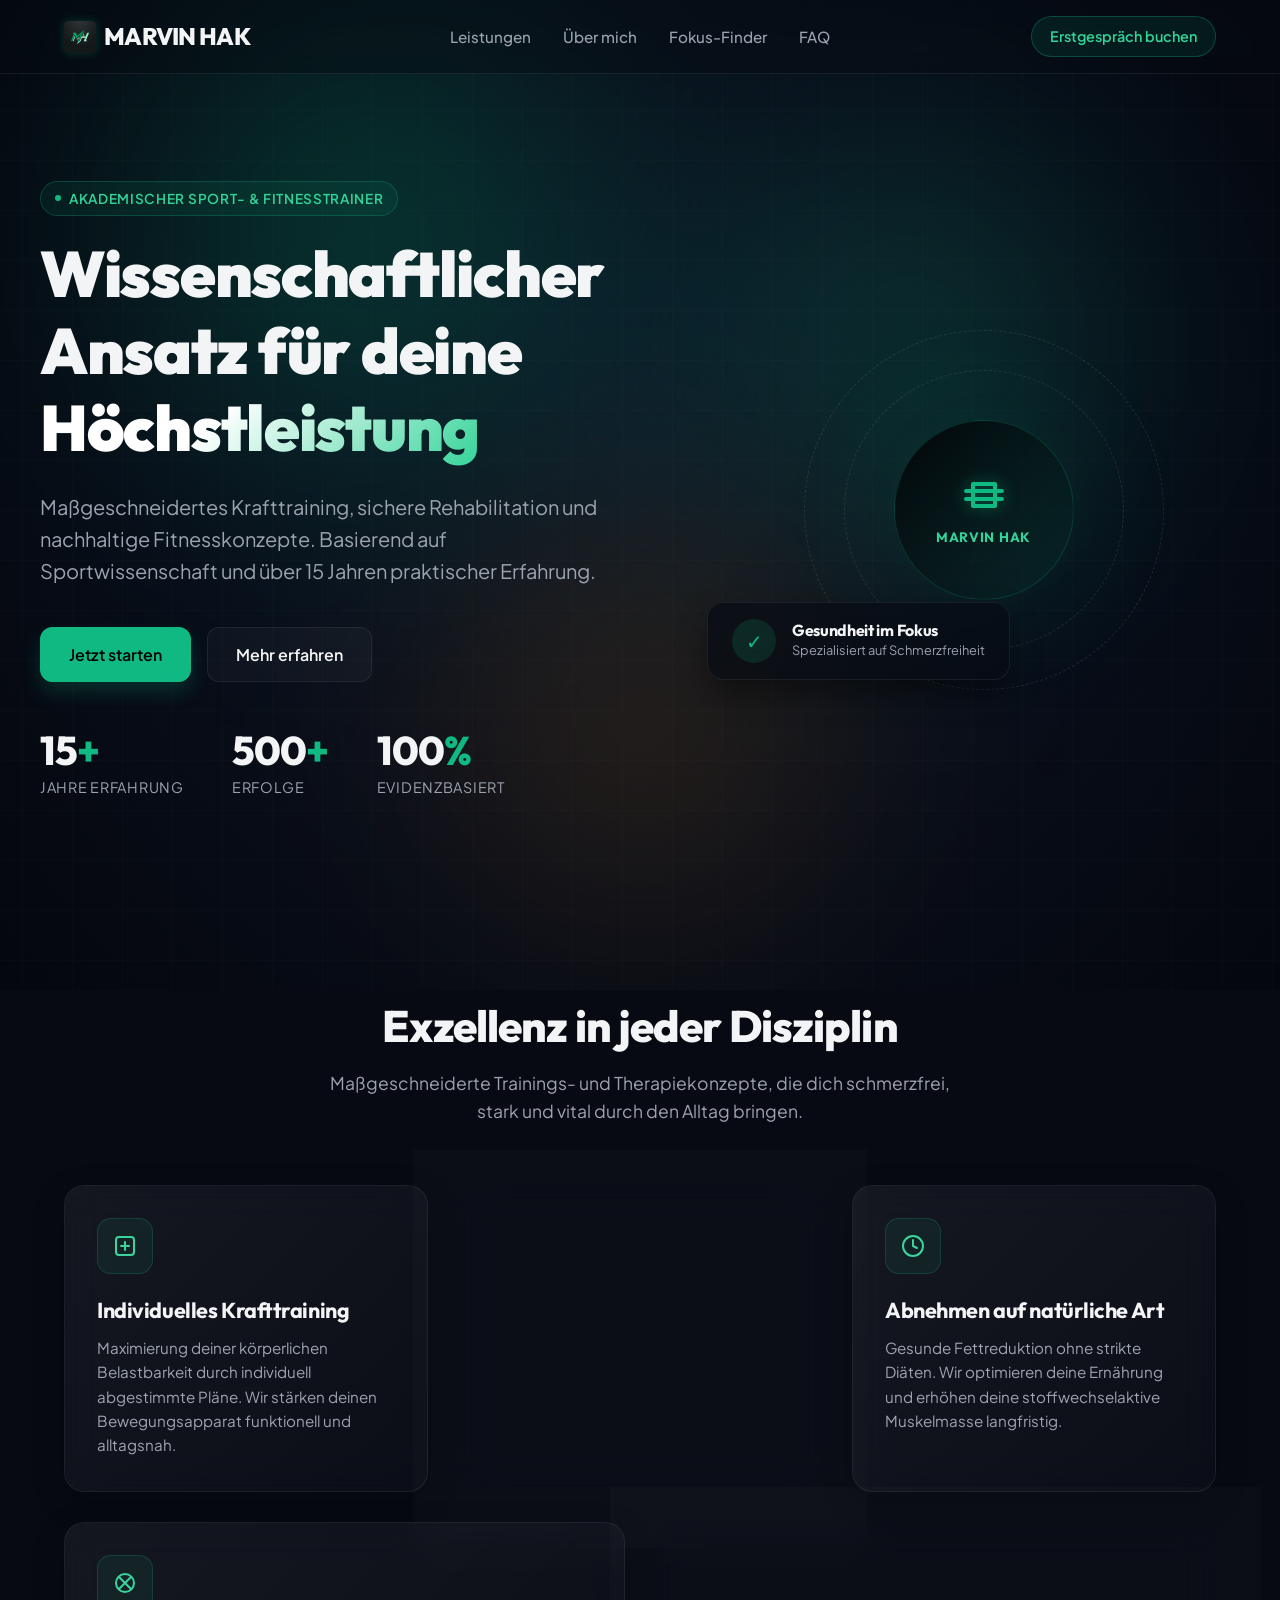
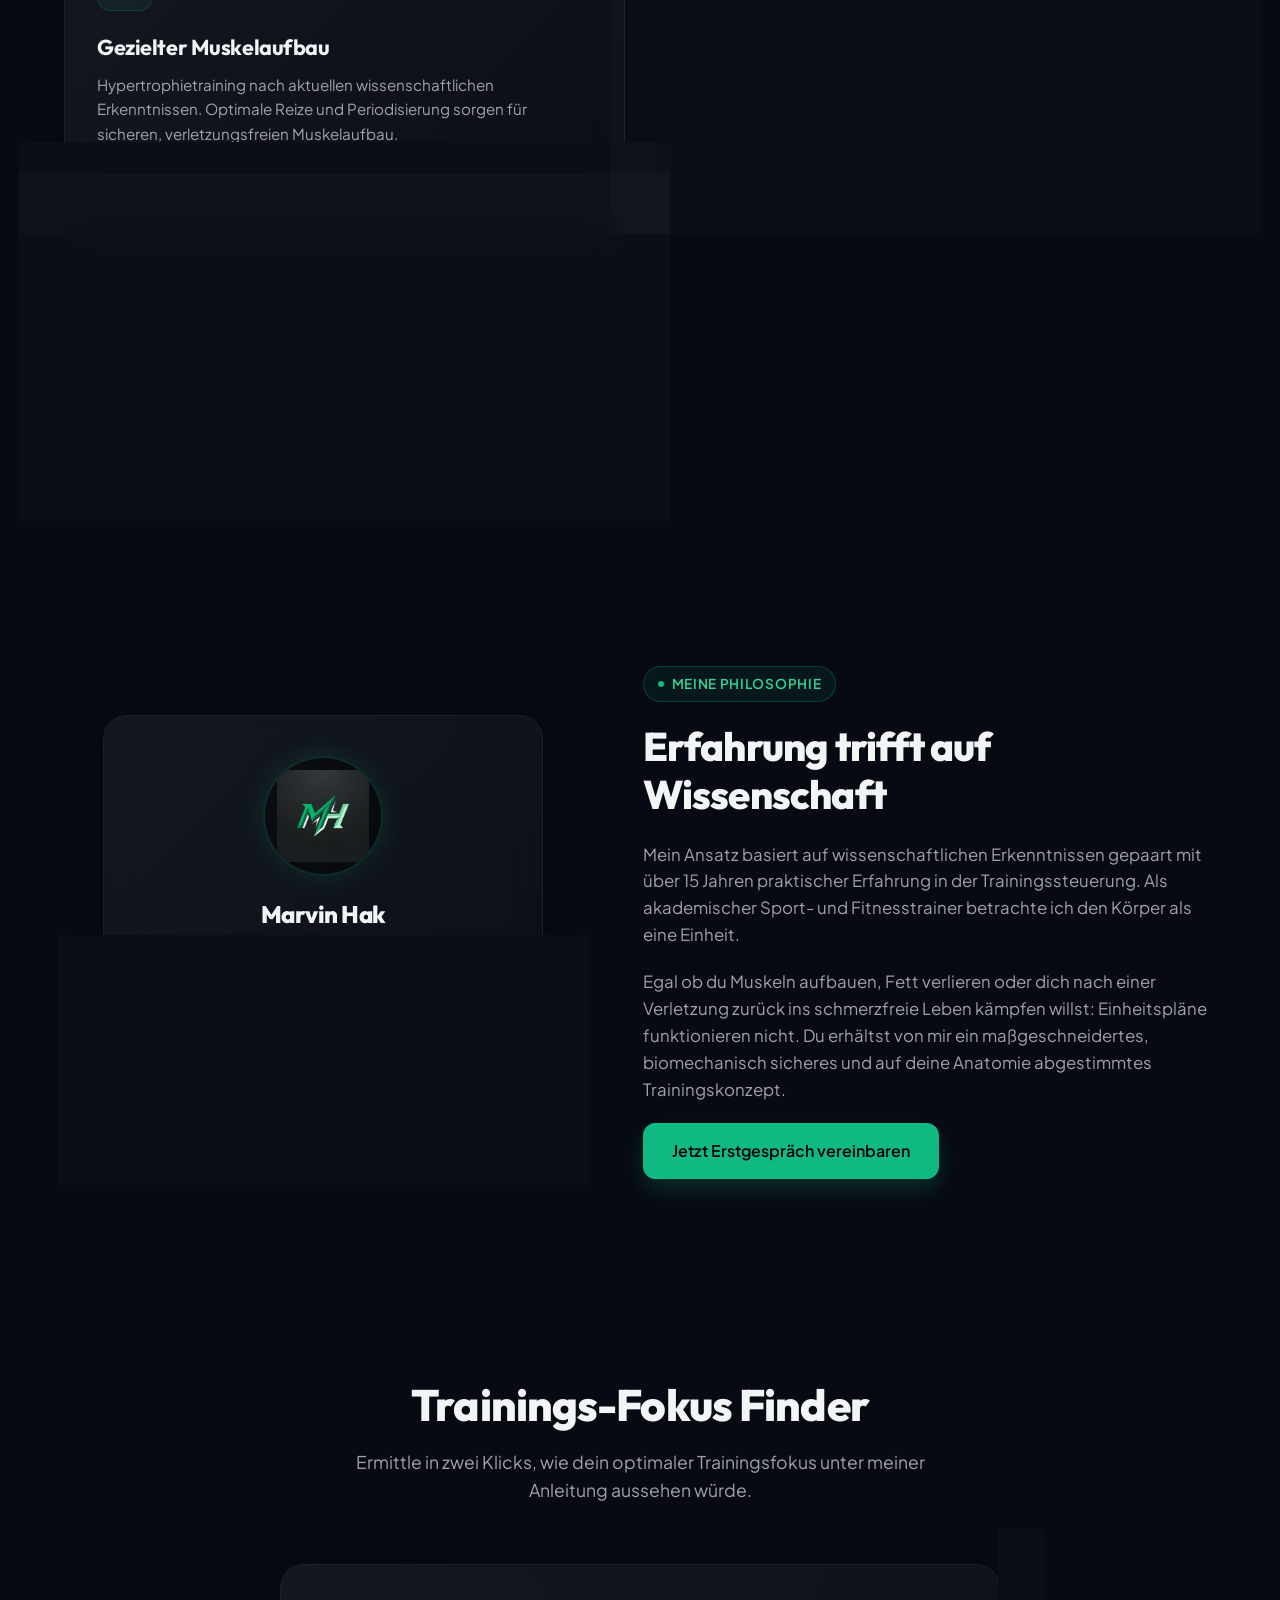
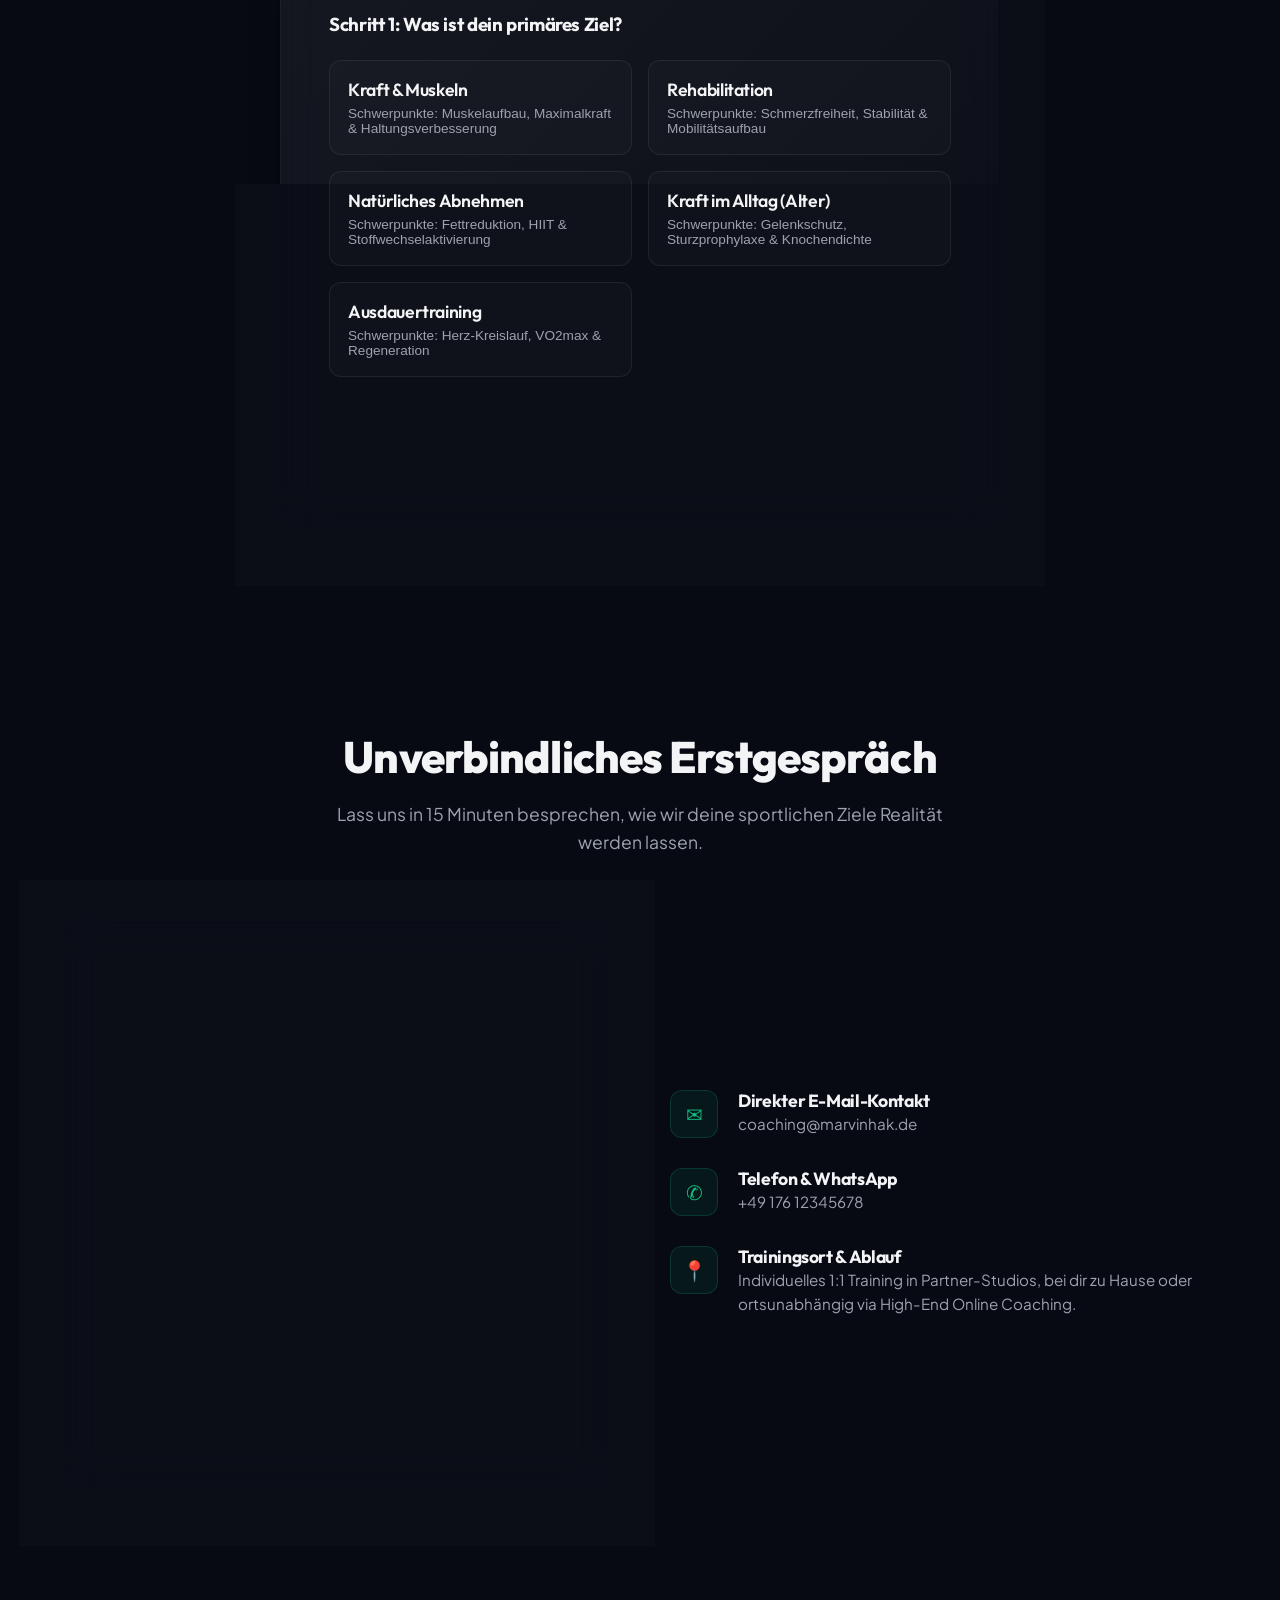
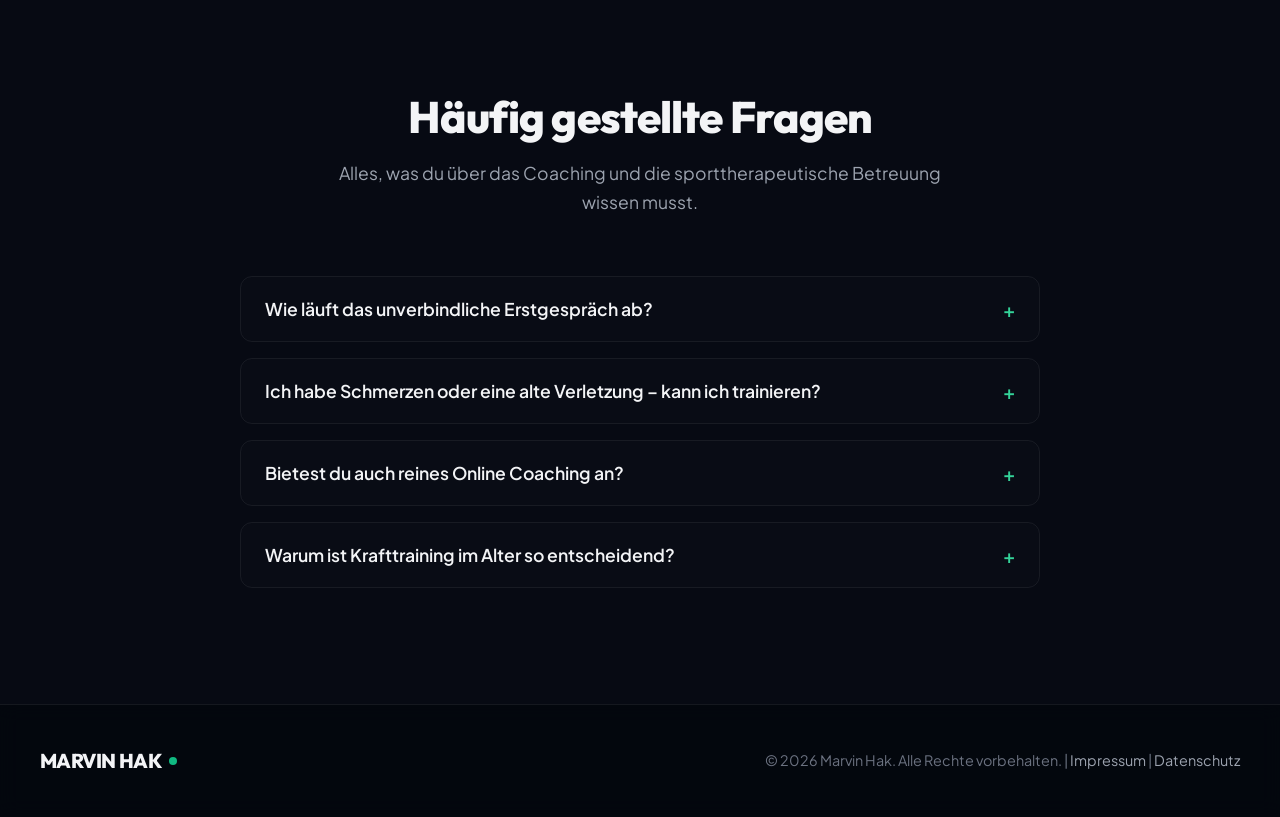
==== commit 599109f5: "Integrate Marvin Hak premium brand logo in website" ====
--- a/index.html
+++ b/index.html
@@ -52,8 +52,8 @@
   <header>
     <div class="nav-container">
       <a href="#" class="logo">
+        <img src="assets/logo.png" alt="Marvin Hak Logo" style="height: 32px; width: auto; border-radius: 4px; filter: drop-shadow(0 0 5px rgba(16, 185, 129, 0.25));">
         MARVIN HAK
-        <span class="logo-dot"></span>
       </a>
       <ul class="nav-links">
         <li><a href="#leistungen">Leistungen</a></li>
@@ -220,7 +220,9 @@
       <div class="bio-grid">
         <div class="bio-image-wrapper reveal">
           <div class="glass-card bio-card">
-            <div class="avatar-circle">MH</div>
+            <div class="avatar-circle" style="background: var(--bg-darker); border-color: rgba(16, 185, 129, 0.2); overflow: hidden; padding: 12px;">
+              <img src="assets/logo.png" alt="Marvin Hak Logo" style="width: 100%; height: 100%; object-fit: contain;">
+            </div>
             <h3>Marvin Hak</h3>
             <p class="title">Akademischer Fitnesstrainer</p>
             
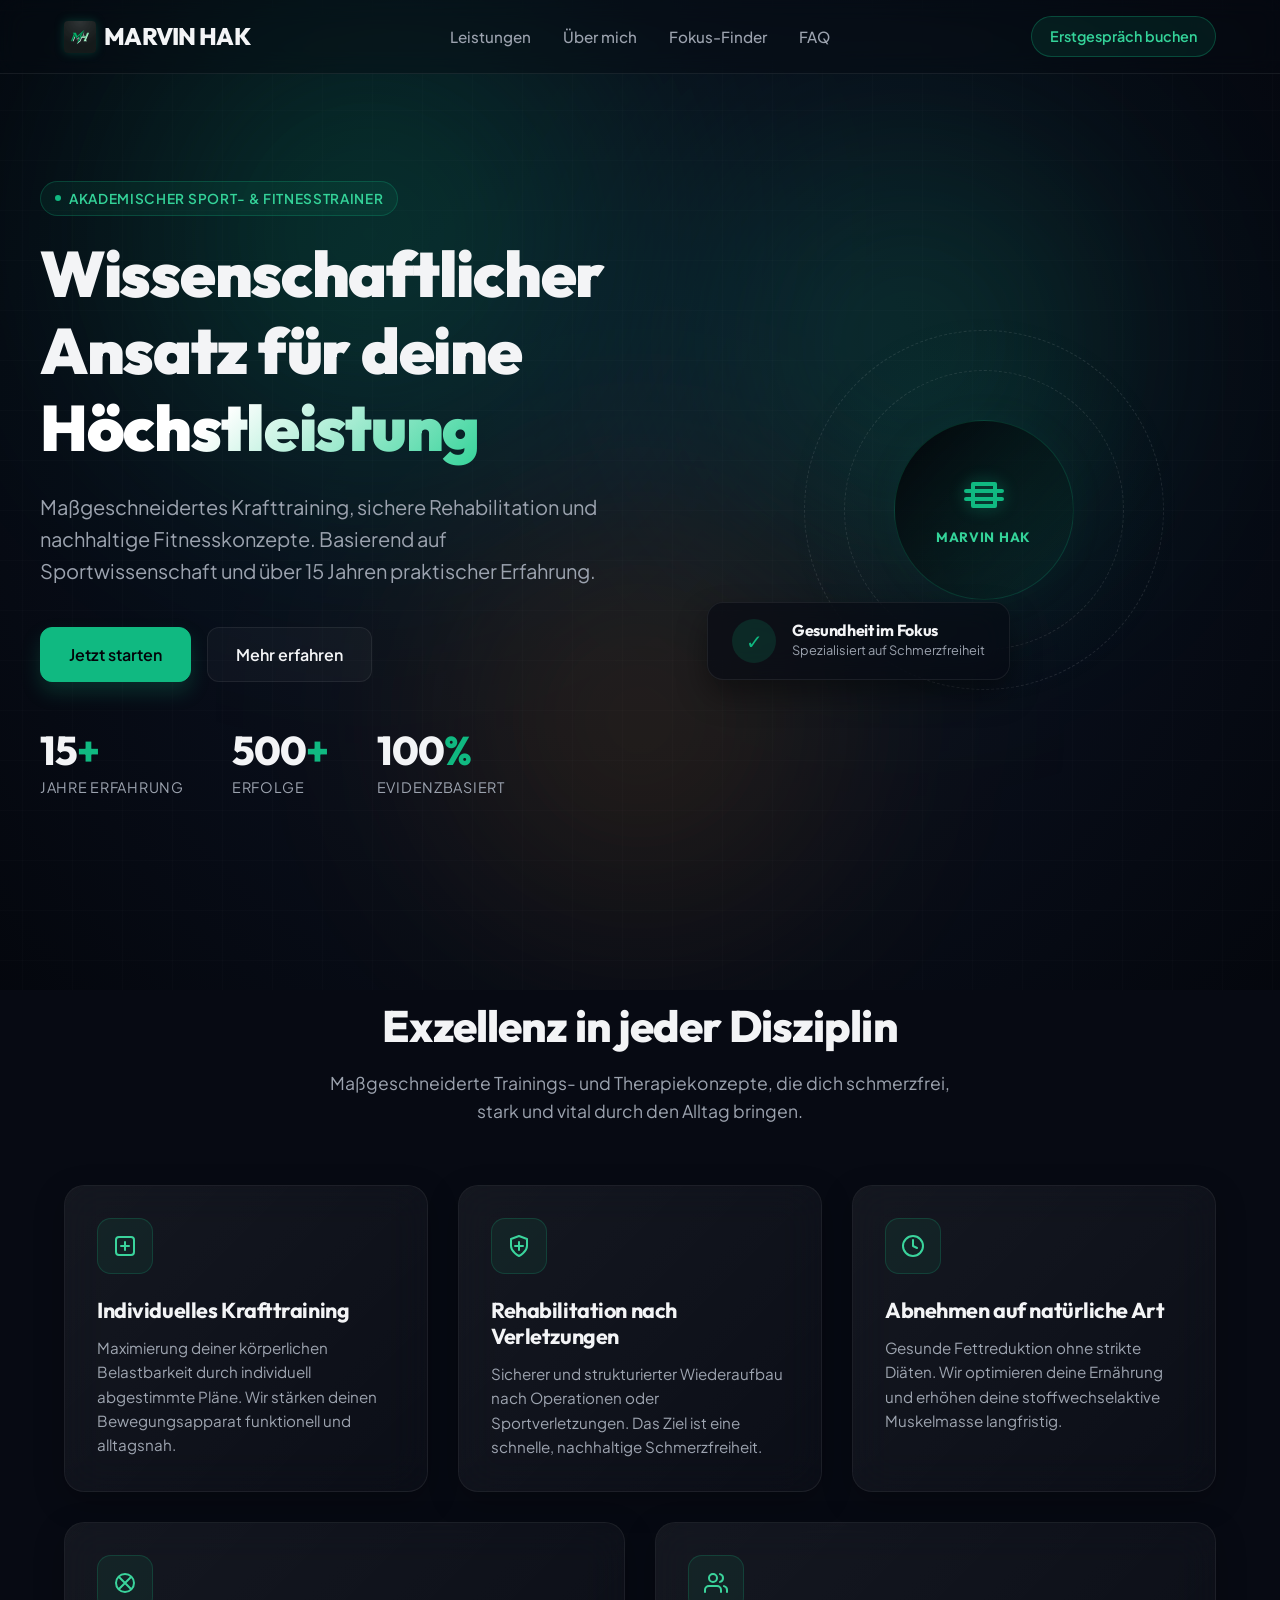
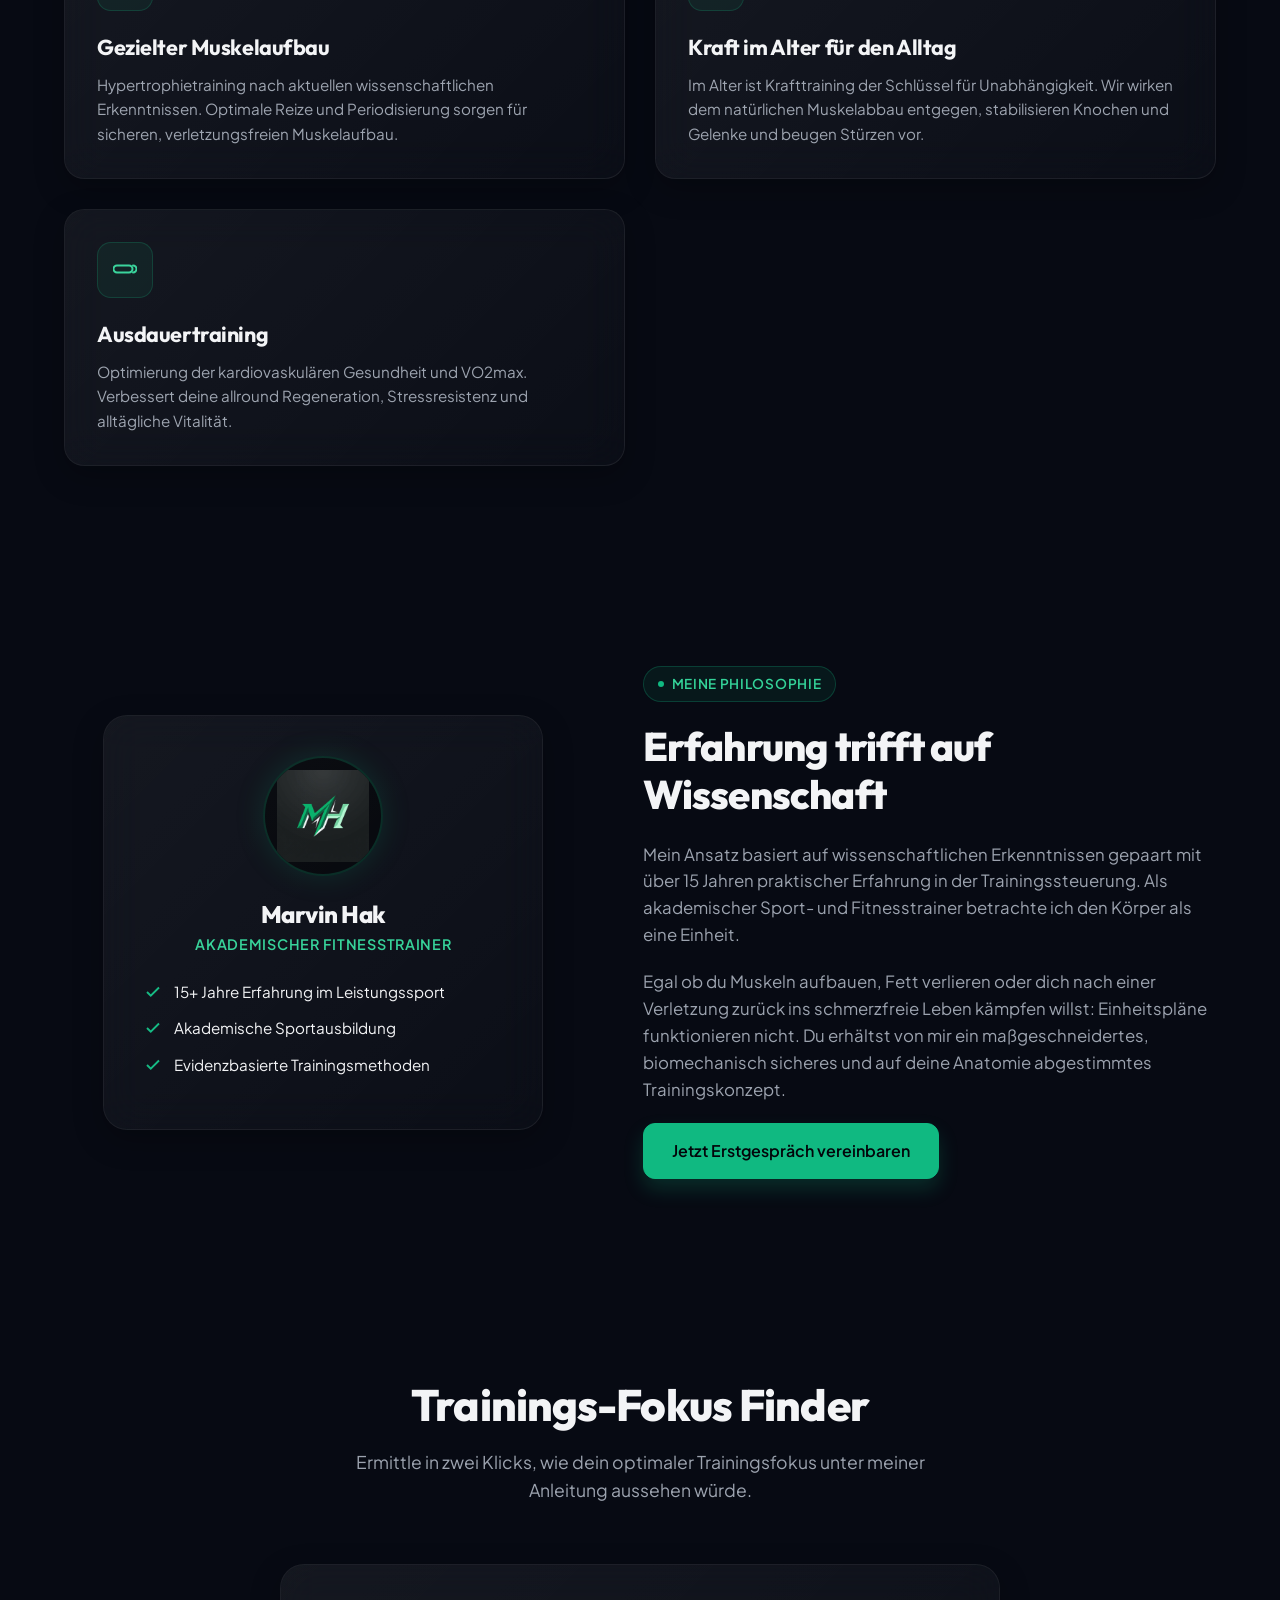
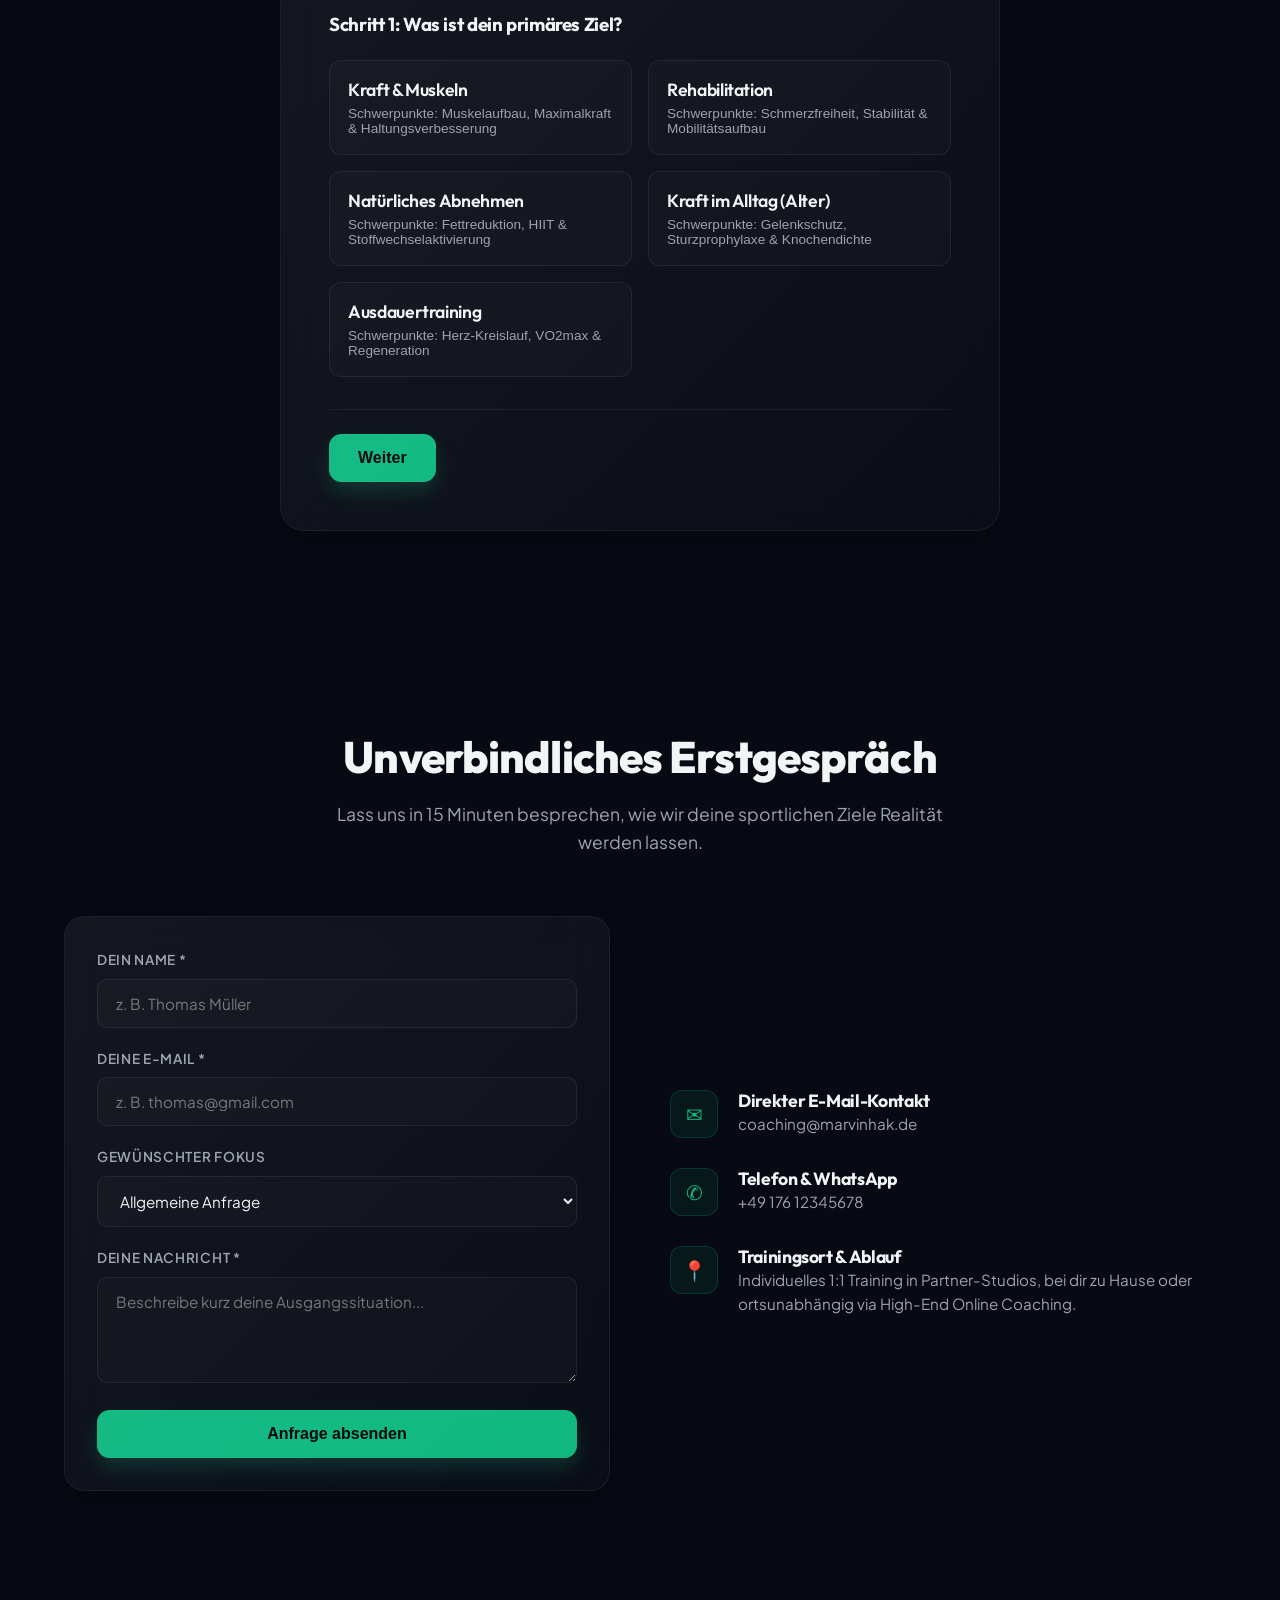
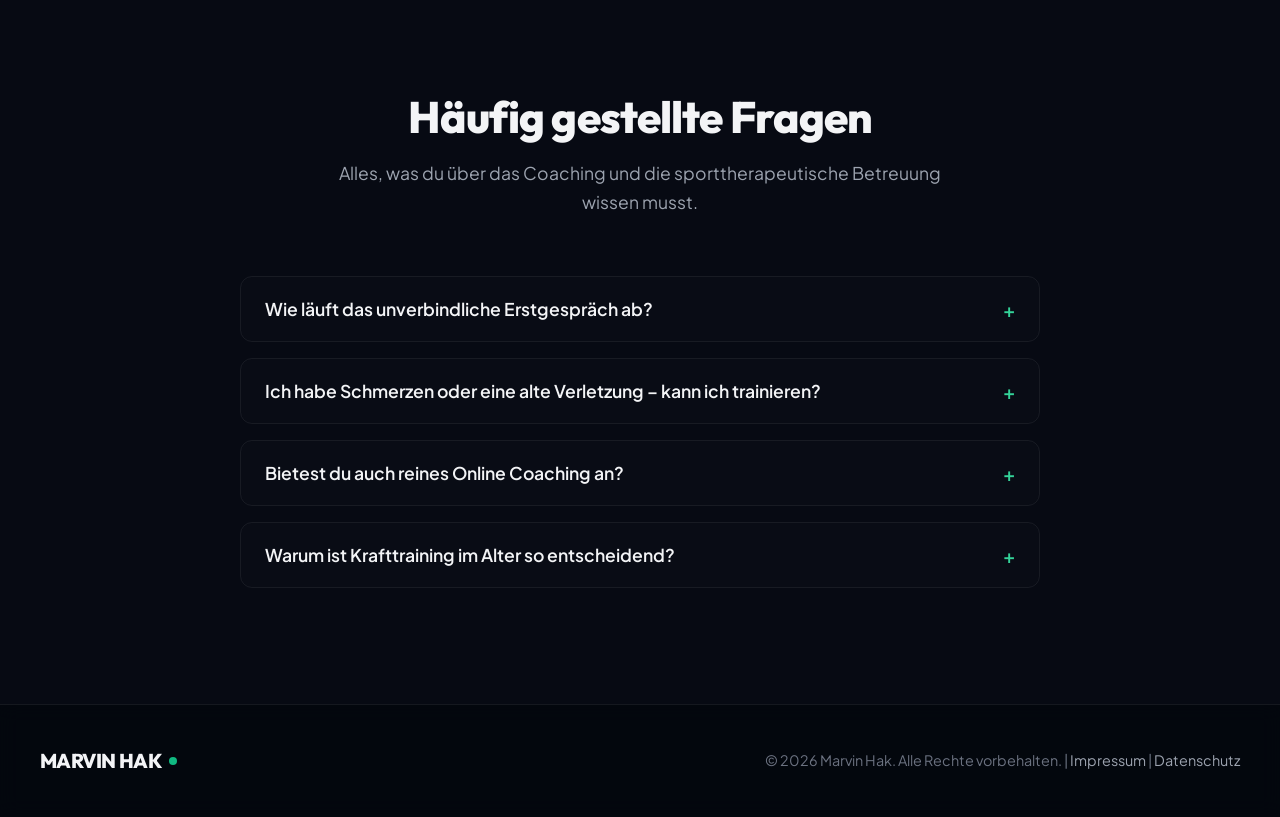
==== commit 7c416728: "Optimize logo to WebP and add sitemap.xml for SEO" ====
--- a/index.html
+++ b/index.html
@@ -52,7 +52,7 @@
   <header>
     <div class="nav-container">
       <a href="#" class="logo">
-        <img src="assets/logo.png" alt="Marvin Hak Logo" style="height: 32px; width: auto; border-radius: 4px; filter: drop-shadow(0 0 5px rgba(16, 185, 129, 0.25));">
+        <img src="assets/logo.webp" alt="Marvin Hak Logo" style="height: 32px; width: auto; border-radius: 4px; filter: drop-shadow(0 0 5px rgba(16, 185, 129, 0.25));">
         MARVIN HAK
       </a>
       <ul class="nav-links">
